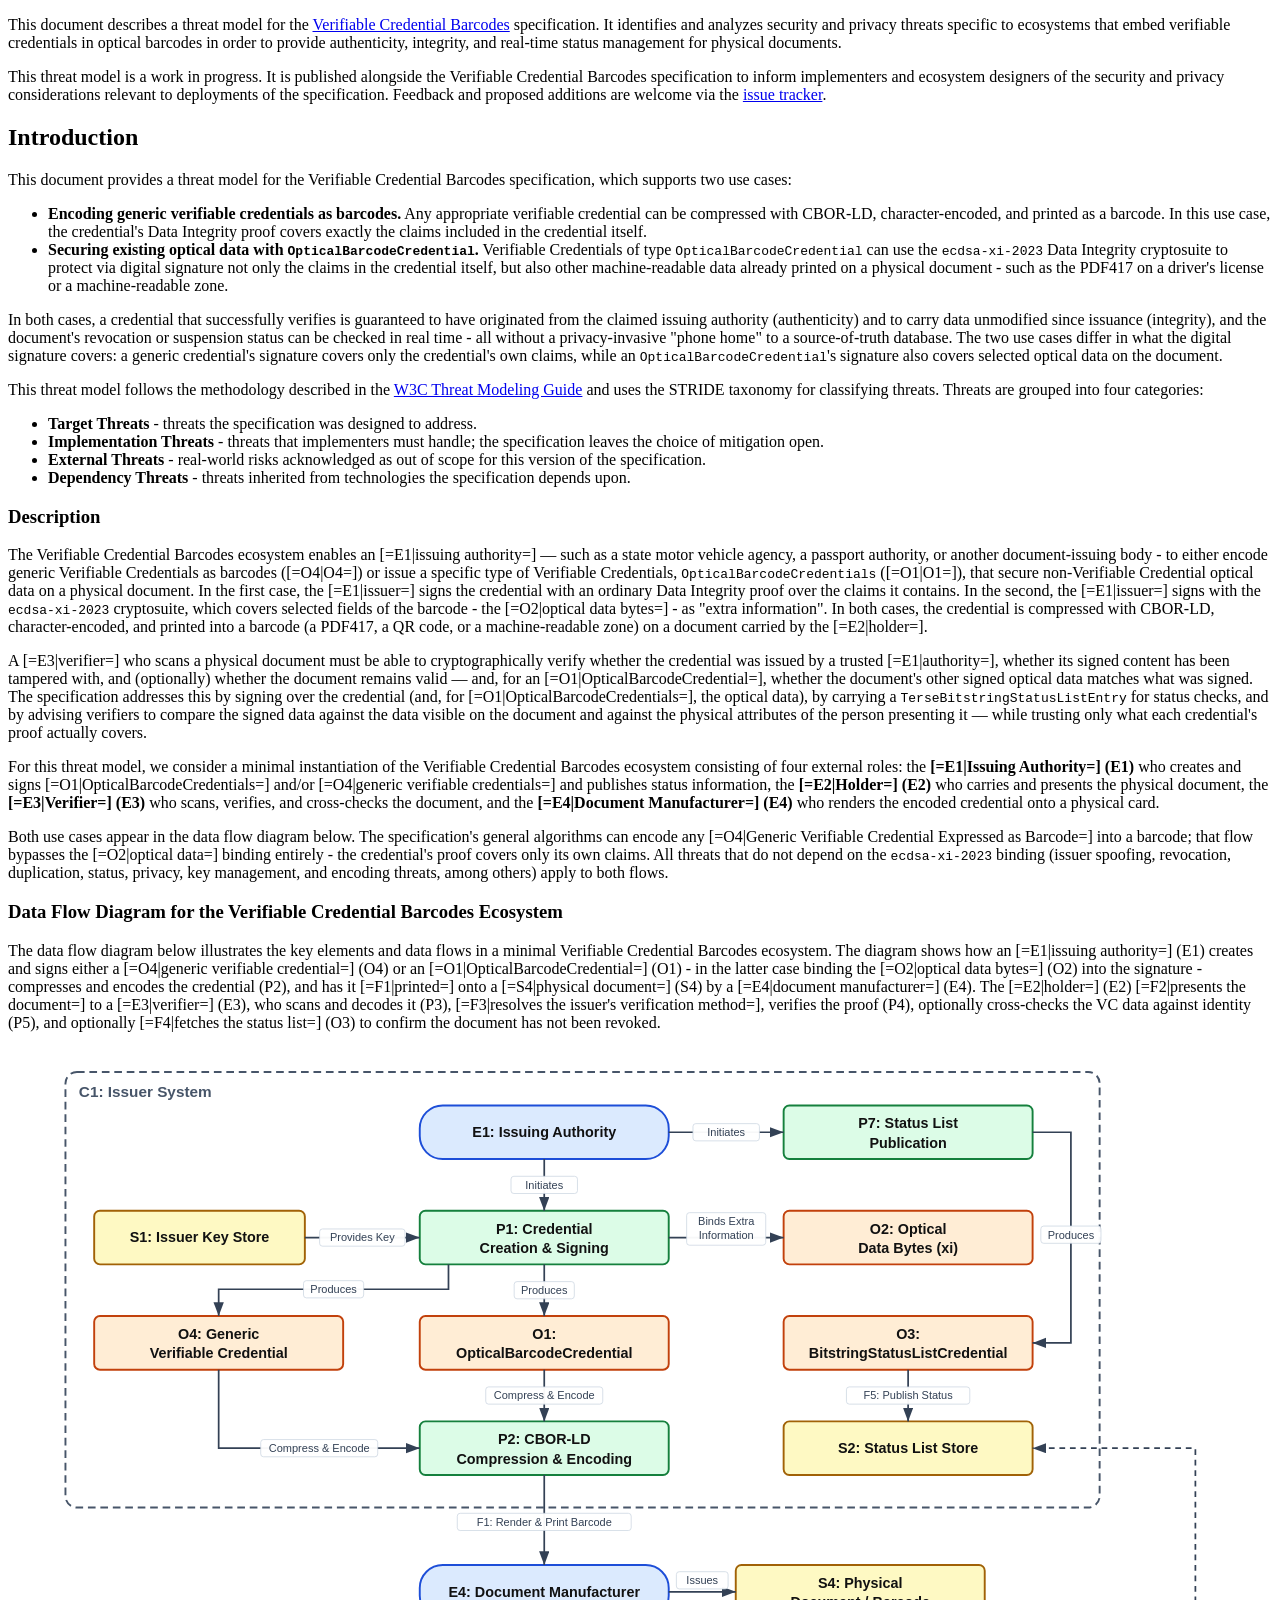
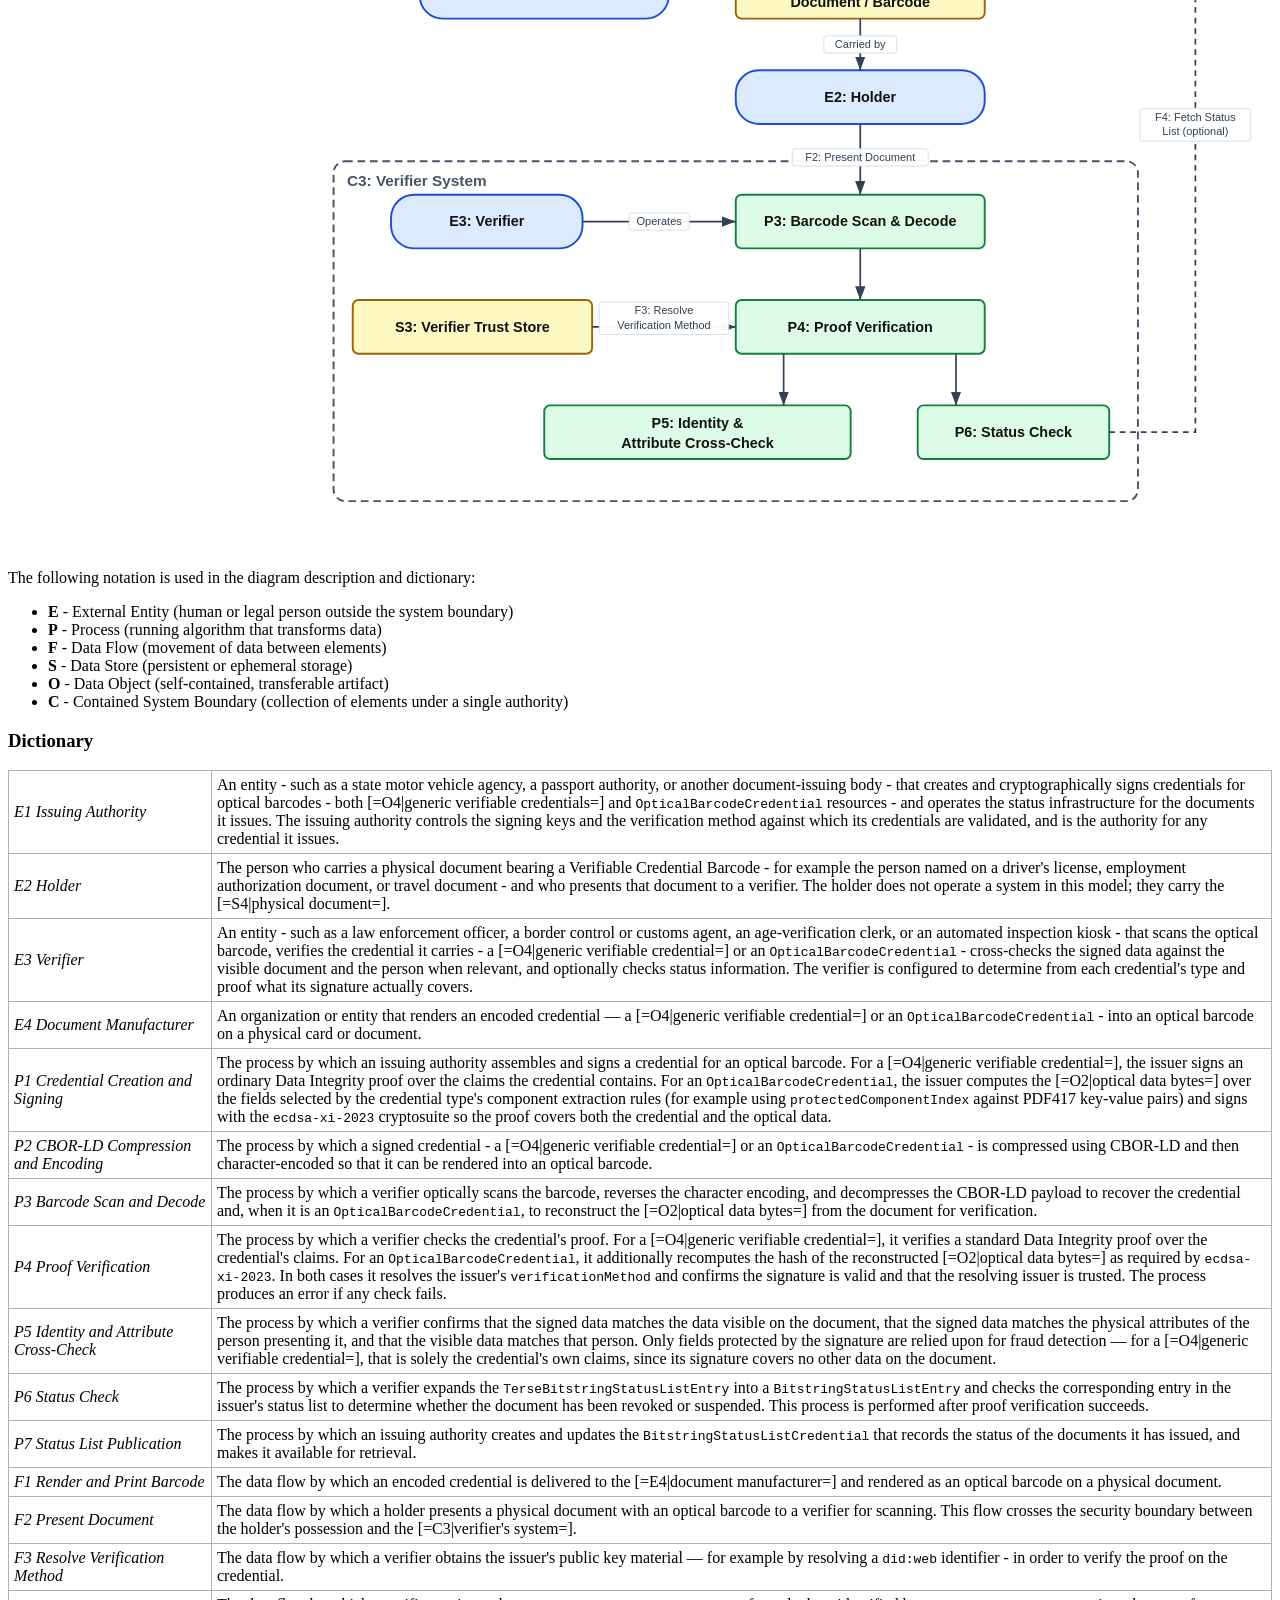
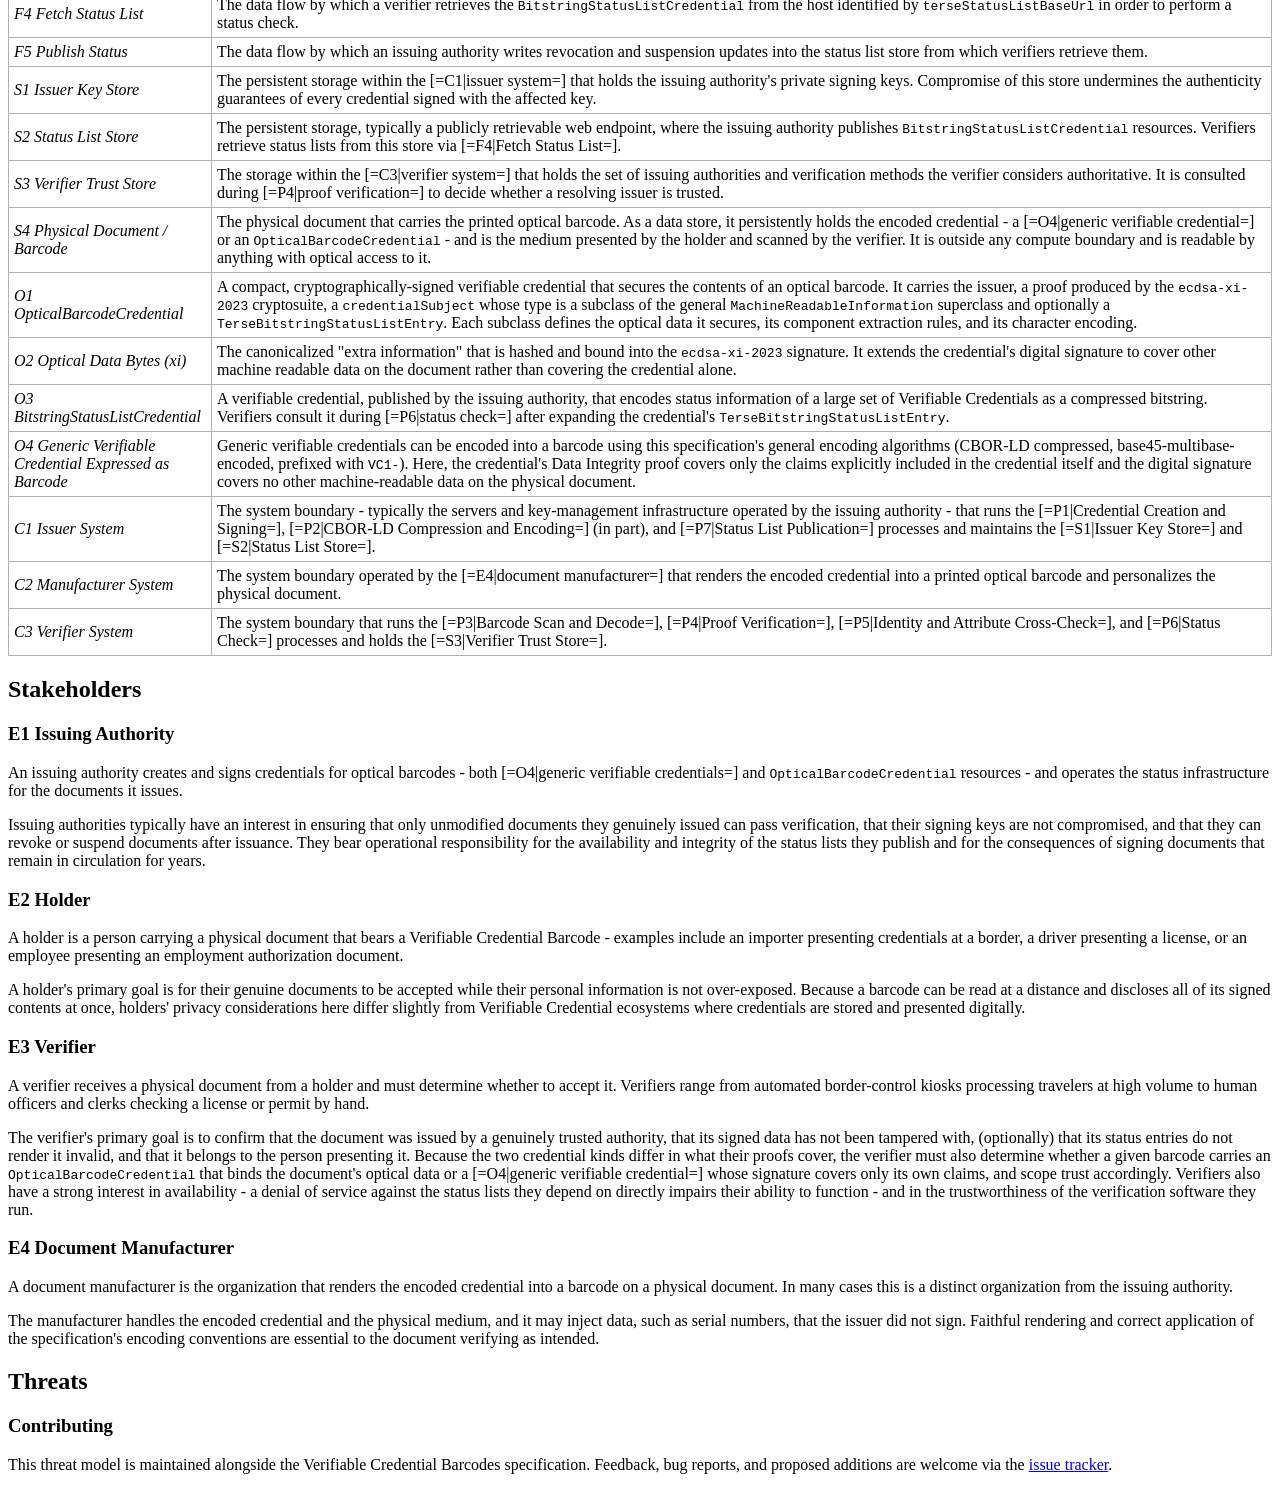
==== threat-model/index.html @ 1e85e14b "Add threat model." ====
<!doctype html>
<html lang="en">

<head>
  <meta charset="utf-8">
  <title>Verifiable Credential Barcodes Threat Model</title>
  <script src="https://www.w3.org/Tools/respec/respec-w3c"
    class="remove"></script>
  <script src="threats/threat-model.js"></script>

  <script class='remove'>
    // See https://github.com/w3c/respec/wiki/ for how to configure ReSpec
    var respecConfig = {
      specStatus: "NOTE",
      group: "vc",
      edDraftURI: "https://w3c.github.io/vc-barcodes/threat-model/",
      latestVersion: "https://www.w3.org/TR/vc-barcodes/threat-model/",
      github: {
        repoURL: "https://github.com/w3c/vc-barcodes/",
        branch: "main"
      },
      editors: [{
        name: "Wesley Smith",
        company: "Digital Bazaar",
        w3cid: 152091
      }],
      noRecTrack: "true",
      maxTocLevel: 4,
      threatModelTocSelector: "#threat-model-toc",
      threatModelDetailsSelector: "#threat-model-details",
      preProcess: [window.ThreatModel.render],
      postProcess: [() => {
        respecConfig.thisVersion = respecConfig.thisVersion + '/threat-model/';
      }]
    };
  </script>
  <script src="threats/outline.js"></script>
  <link rel="stylesheet" href="threats/threat-model.css" />
  <script src="threats/t1-barcode-data-tampering.js"></script>
  <script src="threats/t2-forgery-of-documents-without-machine-readable-information.js"></script>
  <script src="threats/t3-issuer-spoofing-via-forged-barcode.js"></script>
  <script src="threats/t4-acceptance-of-a-revoked-or-suspended-document.js"></script>
  <script src="threats/t5-optical-data-duplication.js"></script>
  <script src="threats/t6-unsigned-field-substitution.js"></script>
  <script src="threats/t7-untrusted-verification-software.js"></script>
  <script src="threats/t8-failure-to-surface-signed-vs-unsigned-coverage.js"></script>
  <script src="threats/t9-verifier-trust-anchor-misconfiguration.js"></script>
  <script src="threats/t10-denial-of-service-of-status-services.js"></script>
  <script src="threats/t11-stale-status-via-aggressive-caching.js"></script>
  <script src="threats/t12-under-inclusive-protected-component-index.js"></script>
  <script src="threats/t13-quishing-via-malicious-barcode-injection.js"></script>
  <script src="threats/t14-physical-medium-information-leakage.js"></script>
  <script src="threats/t15-correlation-via-status-list-retrieval.js"></script>
  <script src="threats/t16-compelled-presentation-and-over-disclosure.js"></script>
  <script src="threats/t17-cross-verifier-linkage-of-the-holder.js"></script>
  <script src="threats/t18-cryptographically-relevant-quantum-computer-breaks-ecdsa.js"></script>
  <script src="threats/t19-compromise-of-the-issuer-signing-key.js"></script>
  <script src="threats/t20-key-resolution-and-key-management-spoofing.js"></script>
  <script src="threats/t21-base-encoding-and-multibase-header-confusion.js"></script>
  <script src="threats/t22-biometric-falsification.js"></script>
  <script src="threats/t23-credential-subject-type-confusion.js"></script>
</head>

<body>
  <section id="abstract">
    <p>
This document describes a threat model for the
<a href="https://w3c.github.io/vc-barcodes/">Verifiable Credential
Barcodes</a> specification. It identifies and analyzes security and privacy
threats specific to ecosystems that embed
verifiable credentials in optical barcodes in order to provide
authenticity, integrity, and real-time status management for physical documents.
    </p>
  </section>
  <section id="sotd">
    <p>
This threat model is a work in progress. It is published alongside the
Verifiable Credential Barcodes specification to inform implementers and
ecosystem designers of the security and privacy considerations relevant to
deployments of the specification. Feedback and proposed additions are welcome
via the
<a href="https://github.com/w3c/vc-barcodes/issues">issue tracker</a>.
    </p>
  </section>
  <section id="Introduction">
    <h2>Introduction</h2>
    <p>
This document provides a threat model for the Verifiable Credential Barcodes
specification, which supports two use cases:
    </p>
    <ul>
      <li>
<strong>Encoding generic verifiable credentials as barcodes.</strong> Any
appropriate verifiable credential can be compressed with CBOR-LD, character-encoded,
and printed as a barcode. In this use case, the credential's Data Integrity proof covers
exactly the claims included in the credential itself.
      </li>
      <li>
<strong>Securing existing optical data with
<code>OpticalBarcodeCredential</code>.</strong> Verifiable Credentials of
type <code>OpticalBarcodeCredential</code> can use the <code>ecdsa-xi-2023</code>
Data Integrity cryptosuite to protect via digital signature not only
the claims in the credential itself, but also other machine-readable data already printed
on a physical document - such as the PDF417 on a driver's license or a machine-readable zone.
      </li>
    </ul>
    <p>
In both cases, a credential that successfully verifies is guaranteed to have
originated from the claimed issuing authority (authenticity) and to carry data
unmodified since issuance (integrity), and the document's revocation or
suspension status can be checked in real time - all without a privacy-invasive
"phone home" to a source-of-truth database. The two use cases differ in what
the digital signature covers: a generic credential's signature covers only the
credential's own claims, while an <code>OpticalBarcodeCredential</code>'s
signature also covers selected optical data on the document.
    </p>
    <p>
This threat model follows the methodology described in the
<a href="https://www.w3.org/TR/threat-modeling-guide/">W3C Threat
Modeling Guide</a> and uses the STRIDE taxonomy for classifying threats.
Threats are grouped into four categories:
    </p>
    <ul>
      <li>
<strong>Target Threats</strong> - threats the specification was designed
to address.
      </li>
      <li>
<strong>Implementation Threats</strong> - threats that implementers must
handle; the specification leaves the choice of mitigation open.
      </li>
      <li>
<strong>External Threats</strong> - real-world risks acknowledged as out
of scope for this version of the specification.
      </li>
      <li>
<strong>Dependency Threats</strong> - threats inherited from technologies
the specification depends upon.
      </li>
    </ul>

<section id="threat-model-description">
      <h3>Description</h3>
      <p>
The Verifiable Credential Barcodes ecosystem enables an [=E1|issuing authority=]
— such as a state motor vehicle agency, a passport authority, or another
document-issuing body - to either encode generic Verifiable Credentials
as barcodes ([=O4|O4=]) or issue a specific type of Verifiable Credentials,
<code>OpticalBarcodeCredentials</code> ([=O1|O1=]),
that secure non-Verifiable Credential optical data on a physical document.
In the first case, the [=E1|issuer=] signs the credential with an ordinary
Data Integrity proof over the claims it contains. In the second, the
[=E1|issuer=] signs with the <code>ecdsa-xi-2023</code> cryptosuite, which
covers selected fields of the barcode - the [=O2|optical data bytes=] - 
as "extra information". In both cases, the credential is
compressed with CBOR-LD, character-encoded, and printed into a barcode (a
PDF417, a QR code, or a machine-readable zone) on a document carried by the
[=E2|holder=].
      </p>
      <p>
A [=E3|verifier=] who scans a physical document must
be able to cryptographically verify
whether the credential was issued by a trusted [=E1|authority=], whether its
signed content has been tampered with, and (optionally) whether the document remains valid —
and, for an [=O1|OpticalBarcodeCredential=], whether the document's other signed optical
data matches what was signed. The specification addresses this by signing over
the credential (and, for [=O1|OpticalBarcodeCredentials=], the optical data),
by carrying a <code>TerseBitstringStatusListEntry</code> for status checks, and
by advising verifiers to compare the signed data against the data visible on
the document and against the physical attributes of the person presenting it —
while trusting only what each credential's proof actually covers.
      </p>
      <p>
For this threat model, we consider a minimal instantiation of the Verifiable
Credential Barcodes ecosystem consisting of four external roles: the
<strong>[=E1|Issuing Authority=] (E1)</strong> who creates and signs 
[=O1|OpticalBarcodeCredentials=] and/or [=O4|generic verifiable credentials=]
and publishes status information, the
<strong>[=E2|Holder=] (E2)</strong> who carries and presents the physical
document, the <strong>[=E3|Verifier=] (E3)</strong> who scans, verifies, and
cross-checks the document, and the <strong>[=E4|Document Manufacturer=]
(E4)</strong> who renders the encoded credential onto a physical card.
      </p>
      <p>
Both use cases appear in the data flow diagram below. The specification's general
algorithms can encode any
[=O4|Generic Verifiable Credential Expressed as Barcode=] into a barcode; that flow bypasses the
[=O2|optical data=] binding entirely - the credential's proof covers only its
own claims. All threats that do not
depend on the <code>ecdsa-xi-2023</code> binding (issuer spoofing, revocation,
duplication, status, privacy, key management, and encoding threats, among
others) apply to both flows.
      </p>
    </section>

<section id="threat-model-data-flow-diagram">
      <h3>Data Flow Diagram for the Verifiable Credential Barcodes Ecosystem</h3>
      <p>
The data flow diagram below illustrates the key elements and data flows in a
minimal Verifiable Credential Barcodes ecosystem. The diagram shows how an
[=E1|issuing authority=] (E1) creates and signs either a
[=O4|generic verifiable credential=] (O4) or an
[=O1|OpticalBarcodeCredential=] (O1) - in the latter case binding the
[=O2|optical data bytes=] (O2) into the signature - compresses and encodes the
credential (P2), and has it
[=F1|printed=] onto a [=S4|physical document=] (S4) by a
[=E4|document manufacturer=] (E4). The [=E2|holder=] (E2)
[=F2|presents the document=] to a [=E3|verifier=] (E3), who scans and decodes
it (P3), [=F3|resolves the issuer's verification method=], verifies the proof
(P4), optionally cross-checks the VC data against identity (P5), and optionally
[=F4|fetches the status list=] (O3) to confirm the document has not been
revoked.
      </p>

      <img src="diagrams/dfd.svg" alt="Data flow diagram of the Verifiable Credential Barcodes ecosystem">

      <p>
The following notation is used in the diagram description and dictionary:
      </p>
      <ul>
        <li>
<strong>E</strong> - External Entity (human or legal person outside the
system boundary)
        </li>
        <li>
<strong>P</strong> - Process (running algorithm that transforms data)
        </li>
        <li>
<strong>F</strong> - Data Flow (movement of data between elements)
        </li>
        <li>
<strong>S</strong> - Data Store (persistent or ephemeral storage)
        </li>
        <li>
<strong>O</strong> - Data Object (self-contained, transferable artifact)
        </li>
        <li>
<strong>C</strong> - Contained System Boundary (collection of elements under a
single authority)
        </li>
      </ul>
    </section>

<section id="threat-model-architecture-dictionary">
      <h3>Dictionary</h3>
      <style>
        table.dictionary,
        table.dictionary th,
        table.dictionary td {
          border: thin solid rgb(176, 176, 176);
          border-collapse: collapse;
          padding: 5px;
        }
        table.dictionary td.left {
          width: 12em;
        }
      </style>
      <table class="dictionary">
        <tbody>
          <tr>
            <td class="left">
              <dfn class="lint-ignore"
                data-lt="E1|Issuing Authority">E1 Issuing Authority</dfn>
            </td>
            <td>
An entity - such as a state motor vehicle agency, a passport authority, or
another document-issuing body - that creates and cryptographically signs
credentials for optical barcodes - both
[=O4|generic verifiable credentials=] and
<code>OpticalBarcodeCredential</code> resources - and operates the status
infrastructure for the documents it issues. The issuing authority controls
the signing keys and the verification method against which its credentials
are validated, and is the authority for any credential it issues.
            </td>
          </tr>
          <tr>
            <td class="left">
              <dfn class="lint-ignore"
                data-lt="E2|Holder">E2 Holder</dfn>
            </td>
            <td>
The person who carries a physical document bearing a Verifiable
Credential Barcode - for example the person named on a driver's license,
employment authorization document, or travel document - and who presents that
document to a verifier. The holder does not operate a system in this model;
they carry the [=S4|physical document=].
            </td>
          </tr>
          <tr>
            <td class="left">
              <dfn class="lint-ignore"
                data-lt="E3|Verifier">E3 Verifier</dfn>
            </td>
            <td>
An entity - such as a law enforcement officer, a border control or customs
agent, an age-verification clerk, or an automated inspection kiosk - that
scans the optical barcode, verifies the credential it carries - a
[=O4|generic verifiable credential=] or an
<code>OpticalBarcodeCredential</code> - cross-checks the signed data against
the visible document and the person when relevant, and optionally checks status
information. The verifier is configured to determine from each credential's type
and proof what its signature actually covers.
            </td>
          </tr>
          <tr>
            <td class="left">
              <dfn class="lint-ignore"
                data-lt="E4|Document Manufacturer">E4 Document Manufacturer</dfn>
            </td>
            <td>
An organization or entity that renders an encoded credential —
a [=O4|generic verifiable credential=] or an
<code>OpticalBarcodeCredential</code> - into an optical barcode on a physical
card or document.
            </td>
          </tr>
          <tr>
            <td class="left">
              <dfn class="lint-ignore"
                data-lt="P1|Credential Creation and Signing">P1 Credential Creation and Signing</dfn>
            </td>
            <td>
The process by which an issuing authority assembles and signs a credential for
an optical barcode. For a [=O4|generic verifiable credential=], the issuer
signs an ordinary Data Integrity proof over the claims the credential contains.
For an <code>OpticalBarcodeCredential</code>, the issuer computes the
[=O2|optical data bytes=] over the fields selected by the credential type's
component extraction rules (for example using <code>protectedComponentIndex</code>
against PDF417 key-value pairs) and signs with
the <code>ecdsa-xi-2023</code> cryptosuite so the proof covers both the
credential and the optical data.
            </td>
          </tr>
          <tr>
            <td class="left">
              <dfn class="lint-ignore"
                data-lt="P2|CBOR-LD Compression and Encoding">P2 CBOR-LD Compression and Encoding</dfn>
            </td>
            <td>
The process by which a signed credential - a
[=O4|generic verifiable credential=] or an <code>OpticalBarcodeCredential</code> - is
compressed using CBOR-LD and then character-encoded so that it can be rendered into an
optical barcode.
            </td>
          </tr>
          <tr>
            <td class="left">
              <dfn class="lint-ignore"
                data-lt="P3|Barcode Scan and Decode">P3 Barcode Scan and Decode</dfn>
            </td>
            <td>
The process by which a verifier optically scans the barcode, reverses the
character encoding, and decompresses the CBOR-LD payload to recover the
credential and, when it is an <code>OpticalBarcodeCredential</code>, to
reconstruct the [=O2|optical data bytes=] from the document for verification.
            </td>
          </tr>
          <tr>
            <td class="left">
              <dfn class="lint-ignore"
                data-lt="P4|Proof Verification">P4 Proof Verification</dfn>
            </td>
            <td>
The process by which a verifier checks the credential's proof. For a
[=O4|generic verifiable credential=], it verifies a standard Data Integrity
proof over the credential's claims. For an
<code>OpticalBarcodeCredential</code>, it additionally recomputes the hash of
the reconstructed [=O2|optical data bytes=] as required by
<code>ecdsa-xi-2023</code>. In both cases it resolves the issuer's
<code>verificationMethod</code> and confirms the signature is valid and that
the resolving issuer is trusted. The process produces an error if any check
fails.
            </td>
          </tr>
          <tr>
            <td class="left">
              <dfn class="lint-ignore"
                data-lt="P5|Identity and Attribute Cross-Check">P5 Identity and Attribute Cross-Check</dfn>
            </td>
            <td>
The process by which a verifier confirms that the signed data matches the data
visible on the document, that the signed data matches the physical attributes
of the person presenting it, and that the visible data matches that person.
Only fields protected by the signature are relied upon for fraud detection —
for a [=O4|generic verifiable credential=], that is solely the credential's own
claims, since its signature covers no other data on the document.
            </td>
          </tr>
          <tr>
            <td class="left">
              <dfn class="lint-ignore"
                data-lt="P6|Status Check">P6 Status Check</dfn>
            </td>
            <td>
The process by which a verifier expands the
<code>TerseBitstringStatusListEntry</code> into a
<code>BitstringStatusListEntry</code> and checks the corresponding entry in the
issuer's status list to determine whether the document has been revoked or
suspended. This process is performed after proof verification succeeds.
            </td>
          </tr>
          <tr>
            <td class="left">
              <dfn class="lint-ignore"
                data-lt="P7|Status List Publication">P7 Status List Publication</dfn>
            </td>
            <td>
The process by which an issuing authority creates and updates the
<code>BitstringStatusListCredential</code> that records the status of the documents
it has issued, and makes it available for retrieval.
            </td>
          </tr>
          <tr>
            <td class="left">
              <dfn class="lint-ignore"
                data-lt="F1|Render and Print Barcode">F1 Render and Print Barcode</dfn>
            </td>
            <td>
The data flow by which an encoded credential is
delivered to the [=E4|document manufacturer=] and rendered as an optical
barcode on a physical document.
            </td>
          </tr>
          <tr>
            <td class="left">
              <dfn class="lint-ignore"
                data-lt="F2|Present Document">F2 Present Document</dfn>
            </td>
            <td>
The data flow by which a holder presents a physical document with an
optical barcode to a verifier for scanning. This flow crosses the security
boundary between the holder's possession and the
[=C3|verifier's system=].
            </td>
          </tr>
          <tr>
            <td class="left">
              <dfn class="lint-ignore"
                data-lt="F3|Resolve Verification Method">F3 Resolve Verification Method</dfn>
            </td>
            <td>
The data flow by which a verifier obtains the issuer's public key material —
for example by resolving a <code>did:web</code> identifier - in order to verify
the proof on the credential.
            </td>
          </tr>
          <tr>
            <td class="left">
              <dfn class="lint-ignore"
                data-lt="F4|Fetch Status List">F4 Fetch Status List</dfn>
            </td>
            <td>
The data flow by which a verifier retrieves the
<code>BitstringStatusListCredential</code> from the host identified by
<code>terseStatusListBaseUrl</code> in order to perform a status check.
            </td>
          </tr>
          <tr>
            <td class="left">
              <dfn class="lint-ignore"
                data-lt="F5|Publish Status">F5 Publish Status</dfn>
            </td>
            <td>
The data flow by which an issuing authority writes revocation and suspension
updates into the status list store from which verifiers retrieve them.
            </td>
          </tr>
          <tr>
            <td class="left">
              <dfn class="lint-ignore"
                data-lt="S1|Issuer Key Store">S1 Issuer Key Store</dfn>
            </td>
            <td>
The persistent storage within the [=C1|issuer system=] that holds the issuing
authority's private signing keys. Compromise of this store undermines the
authenticity guarantees of every credential signed with the affected key.
            </td>
          </tr>
          <tr>
            <td class="left">
              <dfn class="lint-ignore"
                data-lt="S2|Status List Store">S2 Status List Store</dfn>
            </td>
            <td>
The persistent storage, typically a publicly retrievable web endpoint, where
the issuing authority publishes <code>BitstringStatusListCredential</code>
resources. Verifiers retrieve status lists from this store via
[=F4|Fetch Status List=].
            </td>
          </tr>
          <tr>
            <td class="left">
              <dfn class="lint-ignore"
                data-lt="S3|Verifier Trust Store">S3 Verifier Trust Store</dfn>
            </td>
            <td>
The storage within the [=C3|verifier system=] that holds the set of issuing
authorities and verification methods the verifier considers authoritative.
It is consulted during [=P4|proof verification=] to decide whether a resolving
issuer is trusted.
            </td>
          </tr>
          <tr>
            <td class="left">
              <dfn class="lint-ignore"
                data-lt="S4|Physical Document">S4 Physical Document / Barcode</dfn>
            </td>
            <td>
The physical document that carries the printed optical barcode. As a
data store, it persistently holds the encoded credential - a
[=O4|generic verifiable credential=] or an
<code>OpticalBarcodeCredential</code> - and is the medium presented by the
holder and scanned by the verifier. It is outside any compute boundary and is
readable by anything with optical access to it.
            </td>
          </tr>
          <tr>
            <td class="left">
              <dfn class="lint-ignore"
                data-lt="O1|OpticalBarcodeCredential">O1 OpticalBarcodeCredential</dfn>
            </td>
            <td>
A compact, cryptographically-signed verifiable credential that secures the contents
of an optical barcode. It carries the issuer, a proof produced by the
<code>ecdsa-xi-2023</code> cryptosuite, a <code>credentialSubject</code> whose
type is a subclass of the general <code>MachineReadableInformation</code> superclass
 and optionally a <code>TerseBitstringStatusListEntry</code>. Each subclass defines the optical
data it secures, its component extraction rules, and its character encoding.
            </td>
          </tr>
          <tr>
            <td class="left">
              <dfn class="lint-ignore"
                data-lt="O2|Optical Data Bytes">O2 Optical Data Bytes (xi)</dfn>
            </td>
            <td>
The canonicalized "extra information" that is hashed
and bound into the <code>ecdsa-xi-2023</code> signature. It extends the credential's
digital signature to cover other machine readable data on the document rather than
covering the credential alone.
            </td>
          </tr>
          <tr>
            <td class="left">
              <dfn class="lint-ignore"
                data-lt="O3|BitstringStatusListCredential">O3 BitstringStatusListCredential</dfn>
            </td>
            <td>
A verifiable credential, published by the issuing authority, that encodes status information
of a large set of Verifiable Credentials as a compressed
bitstring. Verifiers consult it during [=P6|status check=] after expanding the
credential's <code>TerseBitstringStatusListEntry</code>.
            </td>
          </tr>
          <tr>
            <td class="left">
              <dfn class="lint-ignore"
                data-lt="O4|Generic Verifiable Credential Expressed as Barcode">
O4 Generic Verifiable Credential Expressed as Barcode</dfn>
            </td>
            <td>
Generic verifiable credentials can be encoded into a barcode using this specification's
general encoding algorithms (CBOR-LD compressed, base45-multibase-encoded, prefixed with
<code>VC1-</code>). Here, the credential's Data Integrity proof covers only the claims
explicitly included in the credential itself and the digital signature covers no other
machine-readable data on the physical document.
            </td>
          </tr>
          <tr>
            <td class="left">
              <dfn class="lint-ignore"
                data-lt="C1|Issuer System">C1 Issuer System</dfn>
            </td>
            <td>
The system boundary - typically the servers and key-management infrastructure
operated by the issuing authority - that runs the
[=P1|Credential Creation and Signing=], [=P2|CBOR-LD Compression and Encoding=]
(in part), and [=P7|Status List Publication=] processes and maintains the
[=S1|Issuer Key Store=] and [=S2|Status List Store=].
            </td>
          </tr>
          <tr>
            <td class="left">
              <dfn class="lint-ignore"
                data-lt="C2|Manufacturer System">C2 Manufacturer System</dfn>
            </td>
            <td>
The system boundary operated by the [=E4|document manufacturer=] that renders
the encoded credential into a printed optical barcode and personalizes the
physical document.
            </td>
          </tr>
          <tr>
            <td class="left">
              <dfn class="lint-ignore"
                data-lt="C3|Verifier System">C3 Verifier System</dfn>
            </td>
            <td>
The system boundary that runs the [=P3|Barcode Scan and Decode=], [=P4|Proof Verification=],
[=P5|Identity and Attribute Cross-Check=], and [=P6|Status Check=] processes
and holds the [=S3|Verifier Trust Store=].
            </td>
          </tr>
        </tbody>
      </table>
    </section>
  </section>

<section id="threat-model-stakeholders">
    <h2>Stakeholders</h2>

    <h3>E1 Issuing Authority</h3>
    <p>
An issuing authority creates and signs credentials for optical barcodes - both
[=O4|generic verifiable credentials=] and <code>OpticalBarcodeCredential</code>
resources - and operates the status infrastructure for the documents it
issues.
    </p>
    <p>
Issuing authorities typically have an interest in ensuring that only unmodified documents they
genuinely issued can pass verification, that their signing keys are not
compromised, and that they can revoke or suspend documents after issuance. They
bear operational responsibility for the availability and integrity of the
status lists they publish and for the consequences of signing
documents that remain in circulation for years.
    </p>

    <h3>E2 Holder</h3>
    <p>
A holder is a person carrying a physical document that bears a
Verifiable Credential Barcode - examples include an importer presenting credentials at a border,
a driver presenting a license, or an employee presenting an employment
authorization document.
    </p>
    <p>
A holder's primary goal is for their genuine documents to be accepted while
their personal information is not over-exposed. Because a barcode can be read at
a distance and discloses all of its signed contents at once, holders' privacy
considerations here differ slightly from Verifiable Credential ecosystems where
credentials are stored and presented digitally.
    </p>

    <h3>E3 Verifier</h3>
    <p>
A verifier receives a physical document from a holder and must determine whether
to accept it. Verifiers range from automated border-control kiosks processing
travelers at high volume to human officers and clerks checking a license or
permit by hand.
    </p>
    <p>
The verifier's primary goal is to confirm that the document was issued by a
genuinely trusted authority, that its signed data has not been tampered with,
(optionally) that its status entries do not render it invalid, and that it
belongs to the person presenting it. Because the two credential kinds differ
in what their proofs cover, the verifier must also determine whether a given barcode carries an
<code>OpticalBarcodeCredential</code> that binds the document's optical data or
a [=O4|generic verifiable credential=] whose signature covers only its own
claims, and scope trust accordingly. Verifiers also have a strong interest in availability - a denial
of service against the status lists they depend on directly impairs their
ability to function - and in the trustworthiness of the verification software
they run.
    </p>

    <h3>E4 Document Manufacturer</h3>
    <p>
A document manufacturer is the organization that renders
the encoded credential into a barcode on a physical document. In many cases
this is a distinct organization from the issuing authority.
    </p>
    <p>
The manufacturer handles the encoded credential and the physical medium, and it may inject data,
such as serial numbers, that the issuer did not sign. Faithful rendering and
correct application of the specification's encoding conventions are essential to
the document verifying as intended.
    </p>
  </section>

  <section id="threat-model-threats">
    <h2>Threats</h2>
    <section id="threat-model-toc">
    </section>
    <section id="threat-model-details">
    </section>
  </section>

  <section id="threat-model-contributing">
    <h3>Contributing</h3>
    <p>
This threat model is maintained alongside the Verifiable Credential Barcodes
specification. Feedback, bug reports, and proposed additions are welcome
via the <a
href="https://github.com/w3c/vc-barcodes/issues/new">issue tracker</a>.
    </p>
  </section>

</body>

</html>
---- threat-model/threats/threat-model.css ----
table.visual-terminology,
table.dfd-dictionary  {
  padding: 1em;
  border: 1px solid black;
}

table.visual-terminology th,
table.visual-terminology td,
table.dfd-dictionary th,
table.dfd-dictionary td {
  border-bottom: 1px solid black;
    border-collapse: collapse;
      padding: .5em;
}

table.visual-terminology tr {
  border-collapse: collapse;
}

table.visual-terminology th {
  width:11em;
  font-weight: bold;
}

table.visual-terminology td.term-def {

}


table.visual-terminology td.term-img {
  width: 11em;
}


table.dfd-dictionary {
}


table.dfd-dictionary td.dfd-id {
  width: 3em;
  font-weight: bold;

}
table.dfd-dictionary td.dfd-name {
  width: 10em;
}
table.dfd-dictionary td.dfd-type {
  width: 6em;
}

#threat-toc {
  counter-reset: threat;
}

ol.threat-toc {
  list-style: none;
}

ol.threat-toc li::before {
  content: "T" attr(value) ". ";
  font-weight: bold;
}

ol.threat-toc li.section-title::before {
  font-weight: bold;
  counter-increment: none;
  content: "";
}

ol.threat-toc li.section-title {
  font-weight: bold;
  font-style: italic;
}

table.threat td.threat-name span.index-link {
  position:absolute;
  right: 10px;
  height: 1em;
  font-size: small;
  margin-top: -0.7em;
  top: 50%;
}
ol.threat-toc h5 {
  margin:0;
}

table.threat {
  border: thin solid black;
  border-collapse:collapse;
  margin: 1em 0 1em 0;
  width:100%;
  padding-left:30px;
}
table.threat a.self-link {
  left:-35px !important;
}
table.threat h3,
table.threat h4,
table.threat h5 {
  color:black;
  margin:0 0 0 -5px;
  font-weight: bold;
  font-style:normal;
}
table.threat td {
  padding: 1em;
  position:relative;
  border-bottom: thin solid black;
}

table.threat td.threat-name {
  font-weight:bold;
  background-color: #c9daf7;
}

table.threat td.response-name {
  font-weight:bold;
  background-color: #d9ead4;
}

table.threat td.affected-component {
  background-color: #fff2ce;
}
table.threat span.component-entry {
  font-weight:bold;
}
table.threat td.analysis-taxonomy {
  background-color: #fce5ce;
}

p.threatCategory {
  font-size: larger;
  font-weight: bolder;
  margin:0;
}

section.threatDetail {
  visibility: hidden;
  height:1px;
}

span.threat-tag {
        border-radius: 8px;
        padding: 2px 5px;
        color: white;
        margin: 0px 2px;
        font-weight: normal;
        color: black;
        background-color: #a9c9e8;
}

span.threat-tag.threat-tag-security {
        background-color: #f4a7a3;
}

span.threat-tag.threat-tag-privacy {
        background-color: #f8c49a;
}
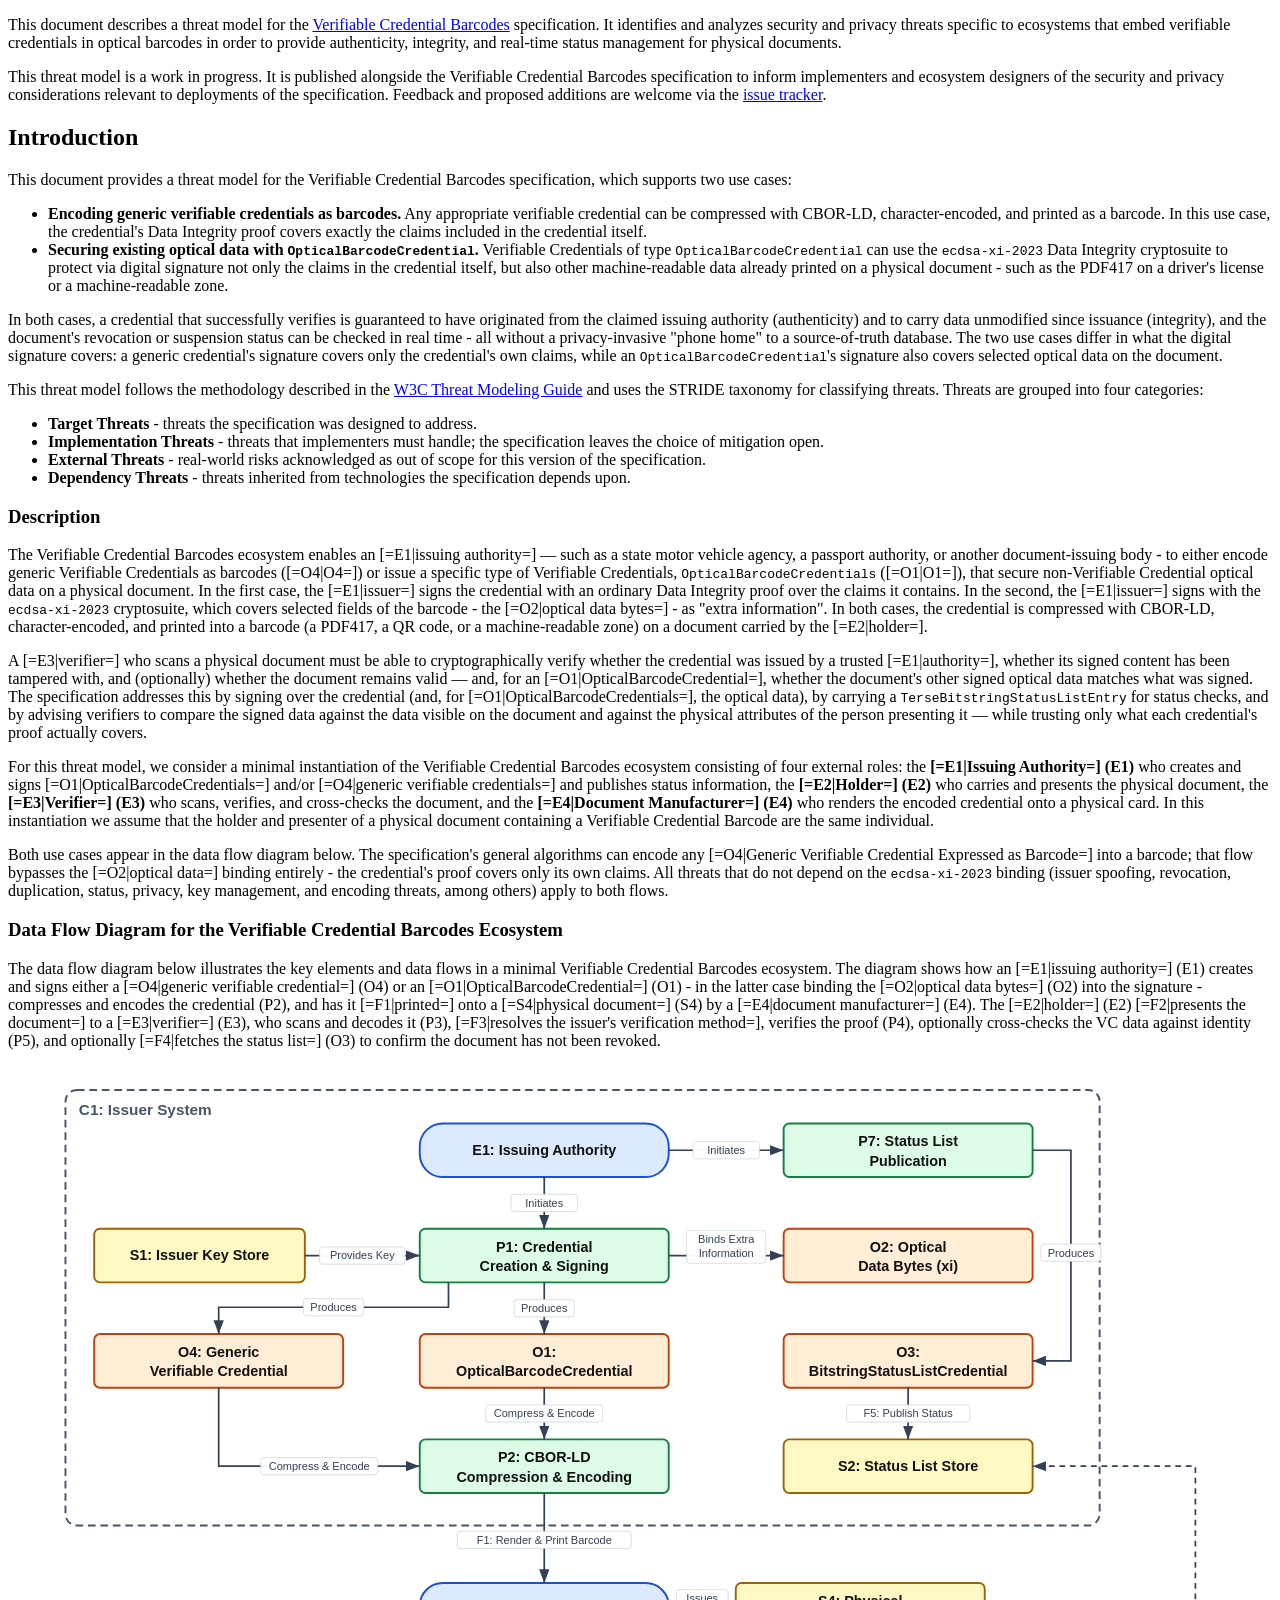
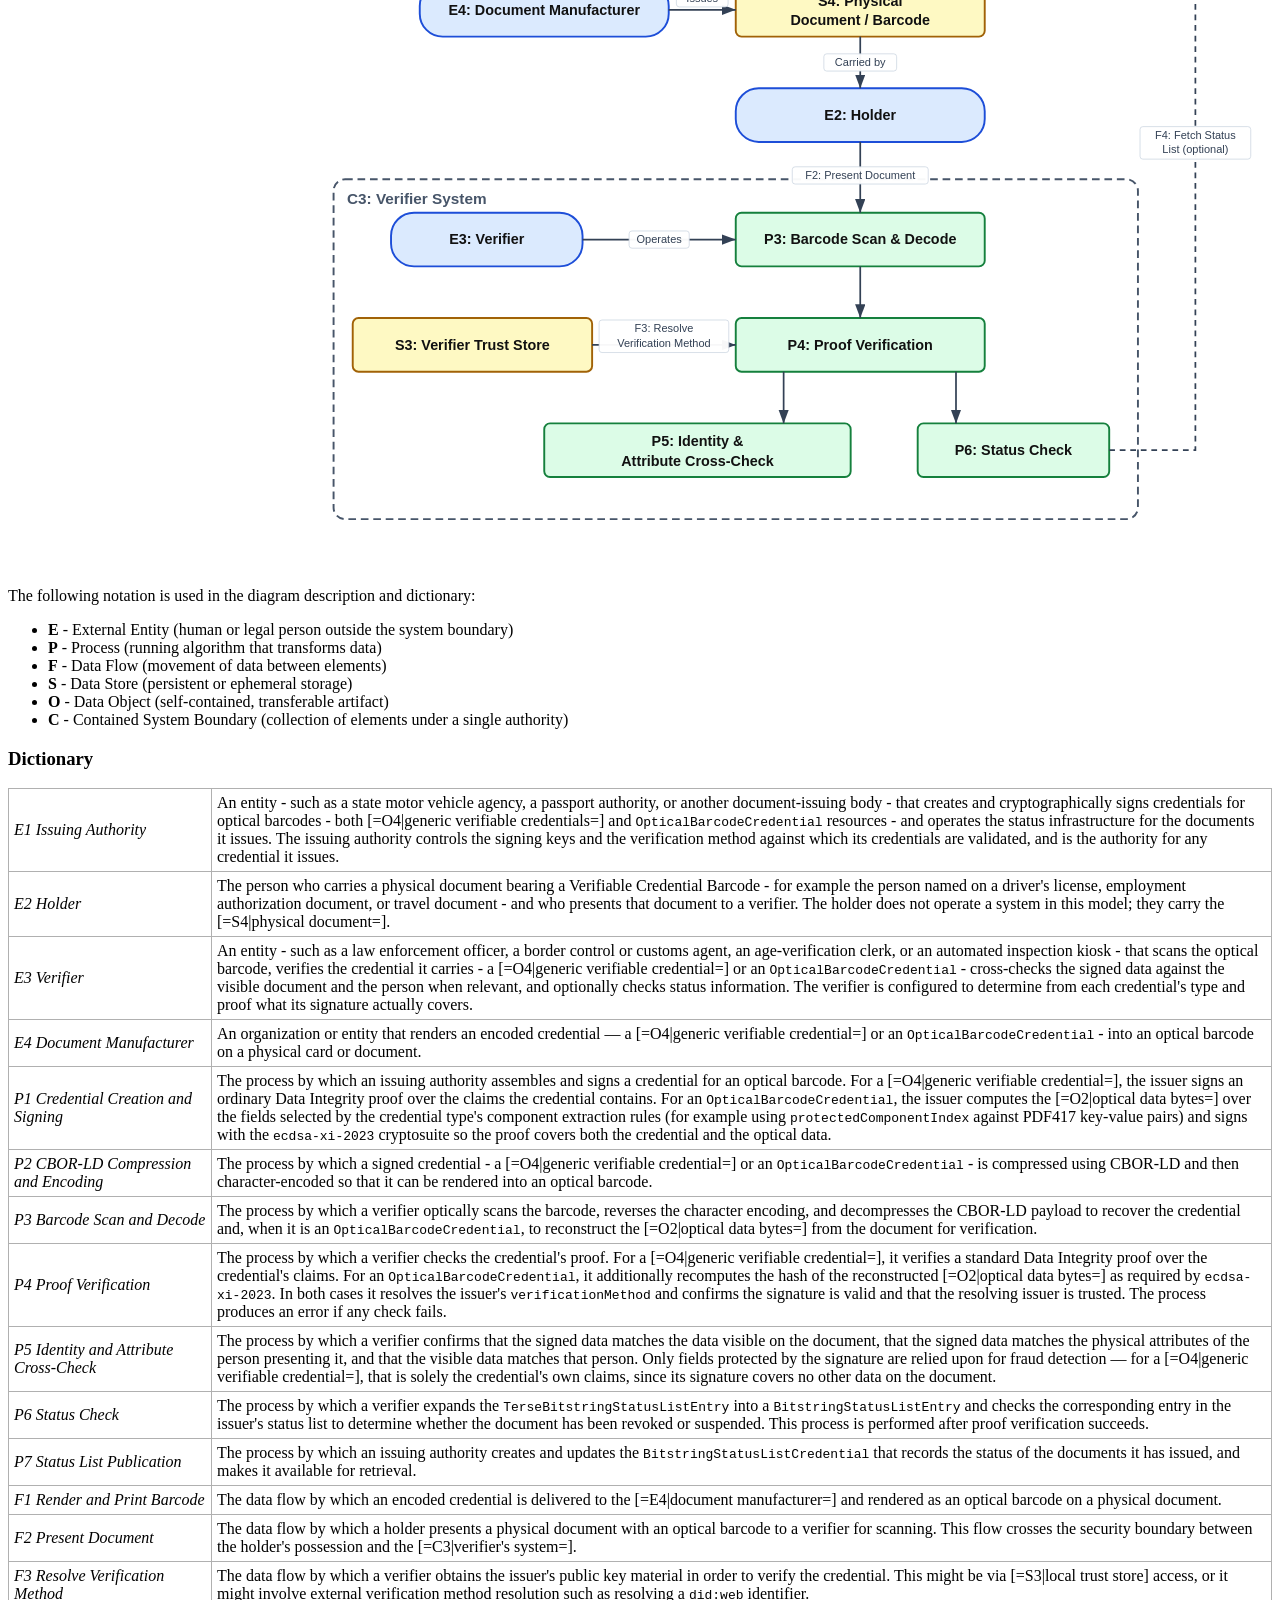
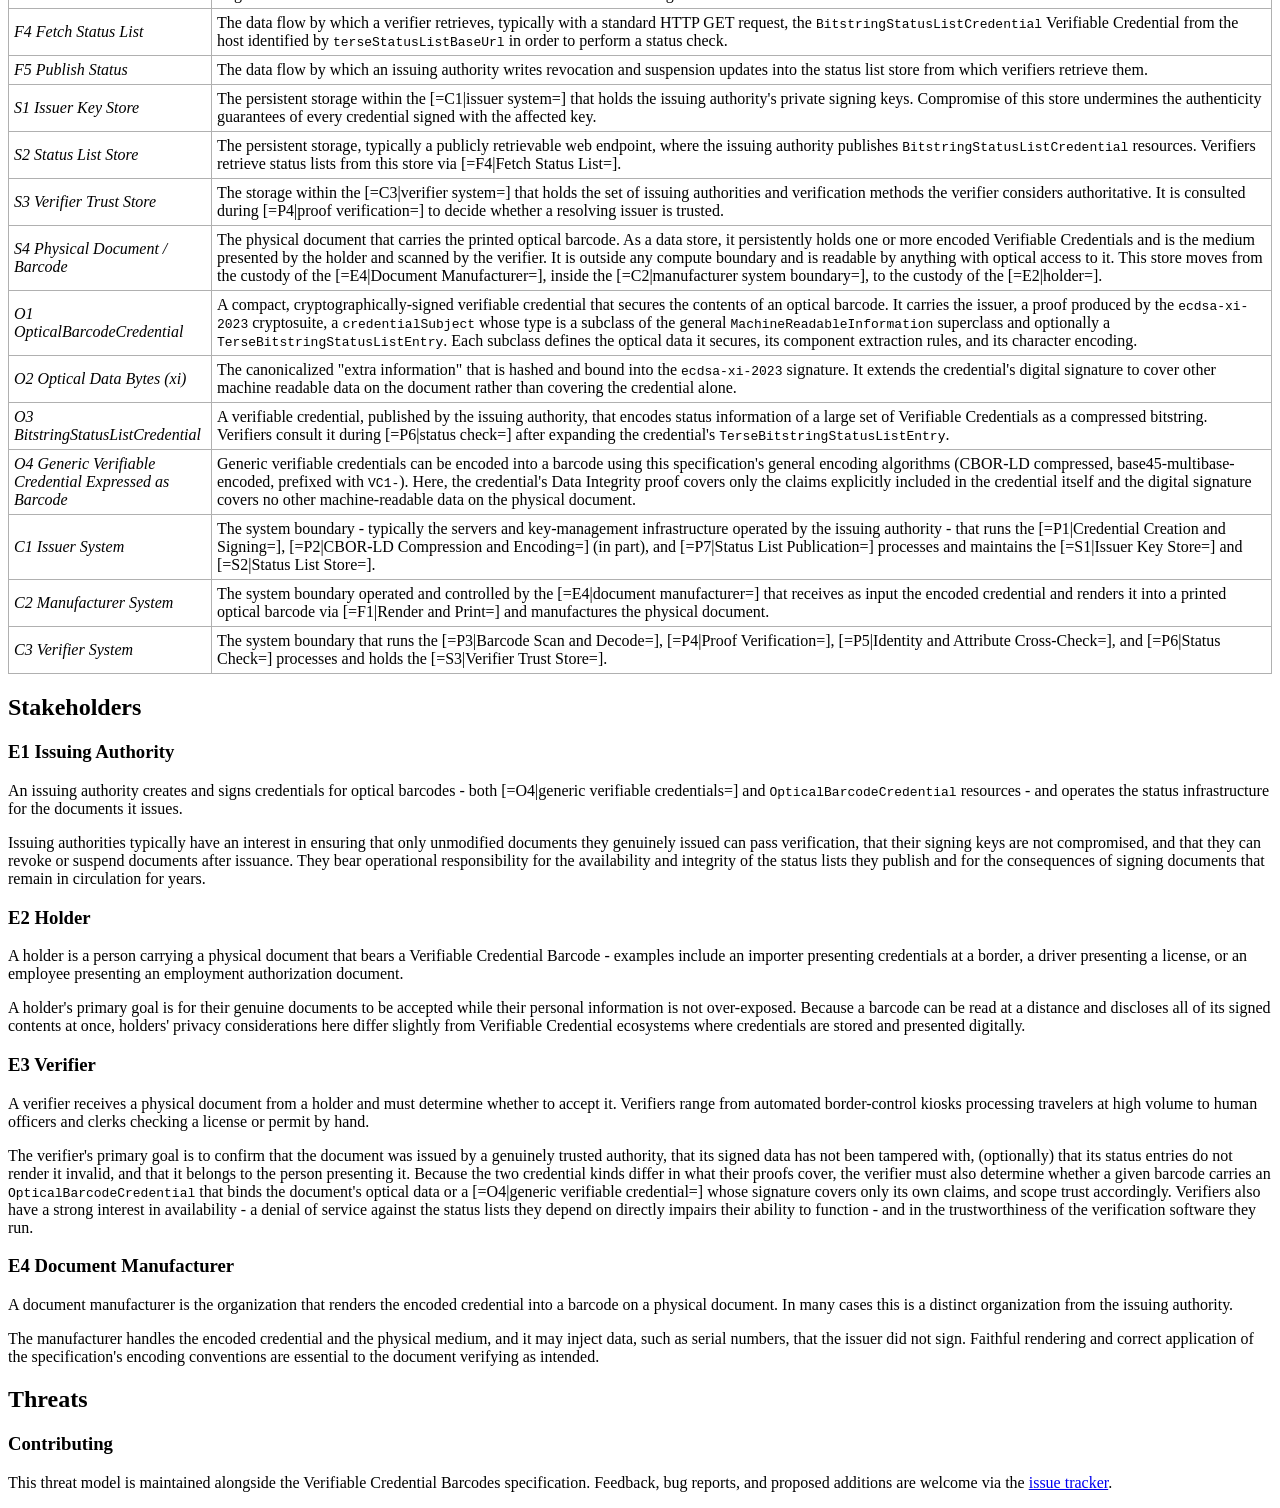
==== commit 8804e960: "Update threat model description and dictionary." ====
--- a/threat-model/index.html
+++ b/threat-model/index.html
@@ -180,6 +180,8 @@
 document, the <strong>[=E3|Verifier=] (E3)</strong> who scans, verifies, and
 cross-checks the document, and the <strong>[=E4|Document Manufacturer=]
 (E4)</strong> who renders the encoded credential onto a physical card.
+In this instantiation we assume that the holder and presenter of a physical
+document containing a Verifiable Credential Barcode are the same individual.
       </p>
       <p>
 Both use cases appear in the data flow diagram below. The specification's general
@@ -439,9 +441,9 @@
                 data-lt="F3|Resolve Verification Method">F3 Resolve Verification Method</dfn>
             </td>
             <td>
-The data flow by which a verifier obtains the issuer's public key material —
-for example by resolving a <code>did:web</code> identifier - in order to verify
-the proof on the credential.
+The data flow by which a verifier obtains the issuer's public key material in order to verify the
+credential. This might be via [=S3|local trust store] access, or it might involve external
+verification method resolution such as resolving a <code>did:web</code> identifier.
             </td>
           </tr>
           <tr>
@@ -450,8 +452,8 @@
                 data-lt="F4|Fetch Status List">F4 Fetch Status List</dfn>
             </td>
             <td>
-The data flow by which a verifier retrieves the
-<code>BitstringStatusListCredential</code> from the host identified by
+The data flow by which a verifier retrieves, typically with a standard HTTP GET request, the
+<code>BitstringStatusListCredential</code> Verifiable Credential from the host identified by
 <code>terseStatusListBaseUrl</code> in order to perform a status check.
             </td>
           </tr>
@@ -507,11 +509,11 @@
             </td>
             <td>
 The physical document that carries the printed optical barcode. As a
-data store, it persistently holds the encoded credential - a
-[=O4|generic verifiable credential=] or an
-<code>OpticalBarcodeCredential</code> - and is the medium presented by the
-holder and scanned by the verifier. It is outside any compute boundary and is
-readable by anything with optical access to it.
+data store, it persistently holds one or more encoded Verifiable Credentials
+and is the medium presented by the holder and scanned by the verifier. It is
+outside any compute boundary and is readable by anything with optical access to it.
+This store moves from the custody of the [=E4|Document Manufacturer=], inside the
+[=C2|manufacturer system boundary=], to the custody of the [=E2|holder=].
             </td>
           </tr>
           <tr>
@@ -585,9 +587,9 @@
                 data-lt="C2|Manufacturer System">C2 Manufacturer System</dfn>
             </td>
             <td>
-The system boundary operated by the [=E4|document manufacturer=] that renders
-the encoded credential into a printed optical barcode and personalizes the
-physical document.
+The system boundary operated and controlled by the [=E4|document manufacturer=] that receives
+as input the encoded credential and renders it into a printed optical barcode via [=F1|Render and Print=]
+and manufactures the physical document.
             </td>
           </tr>
           <tr>
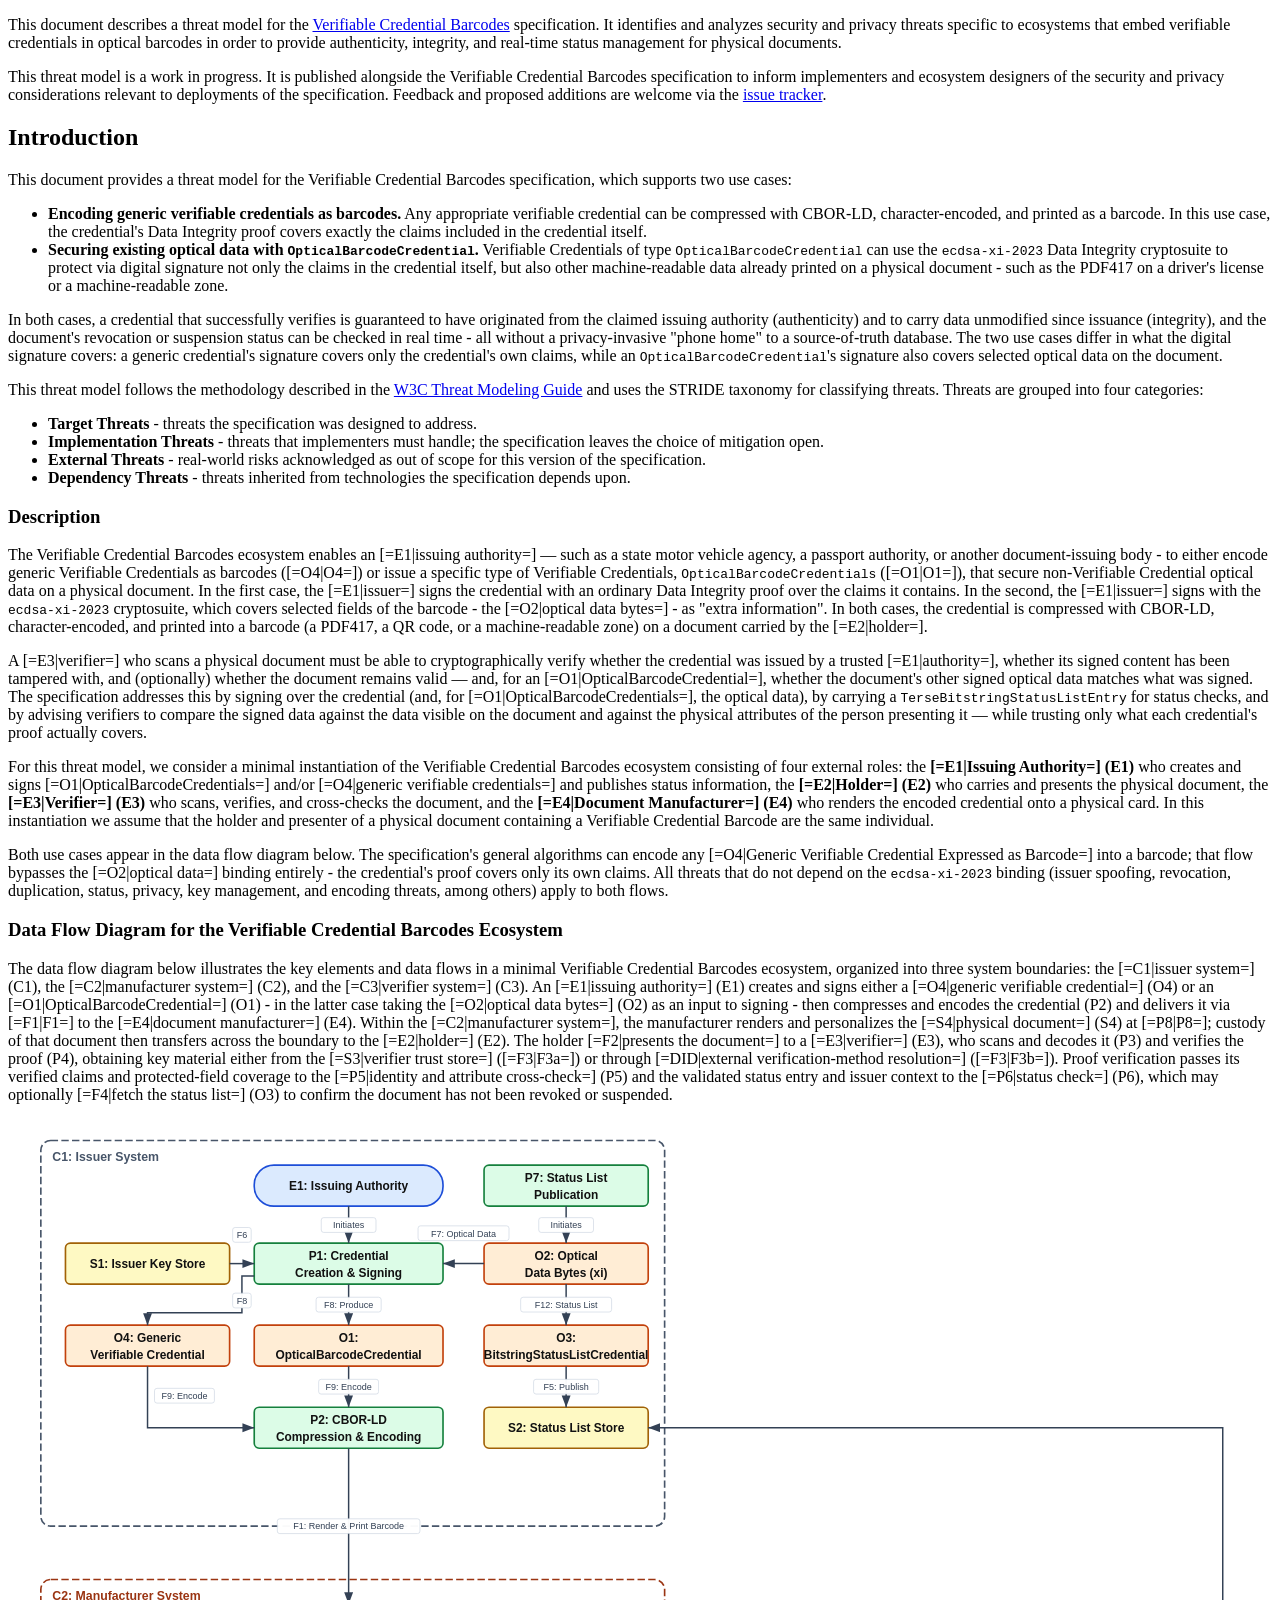
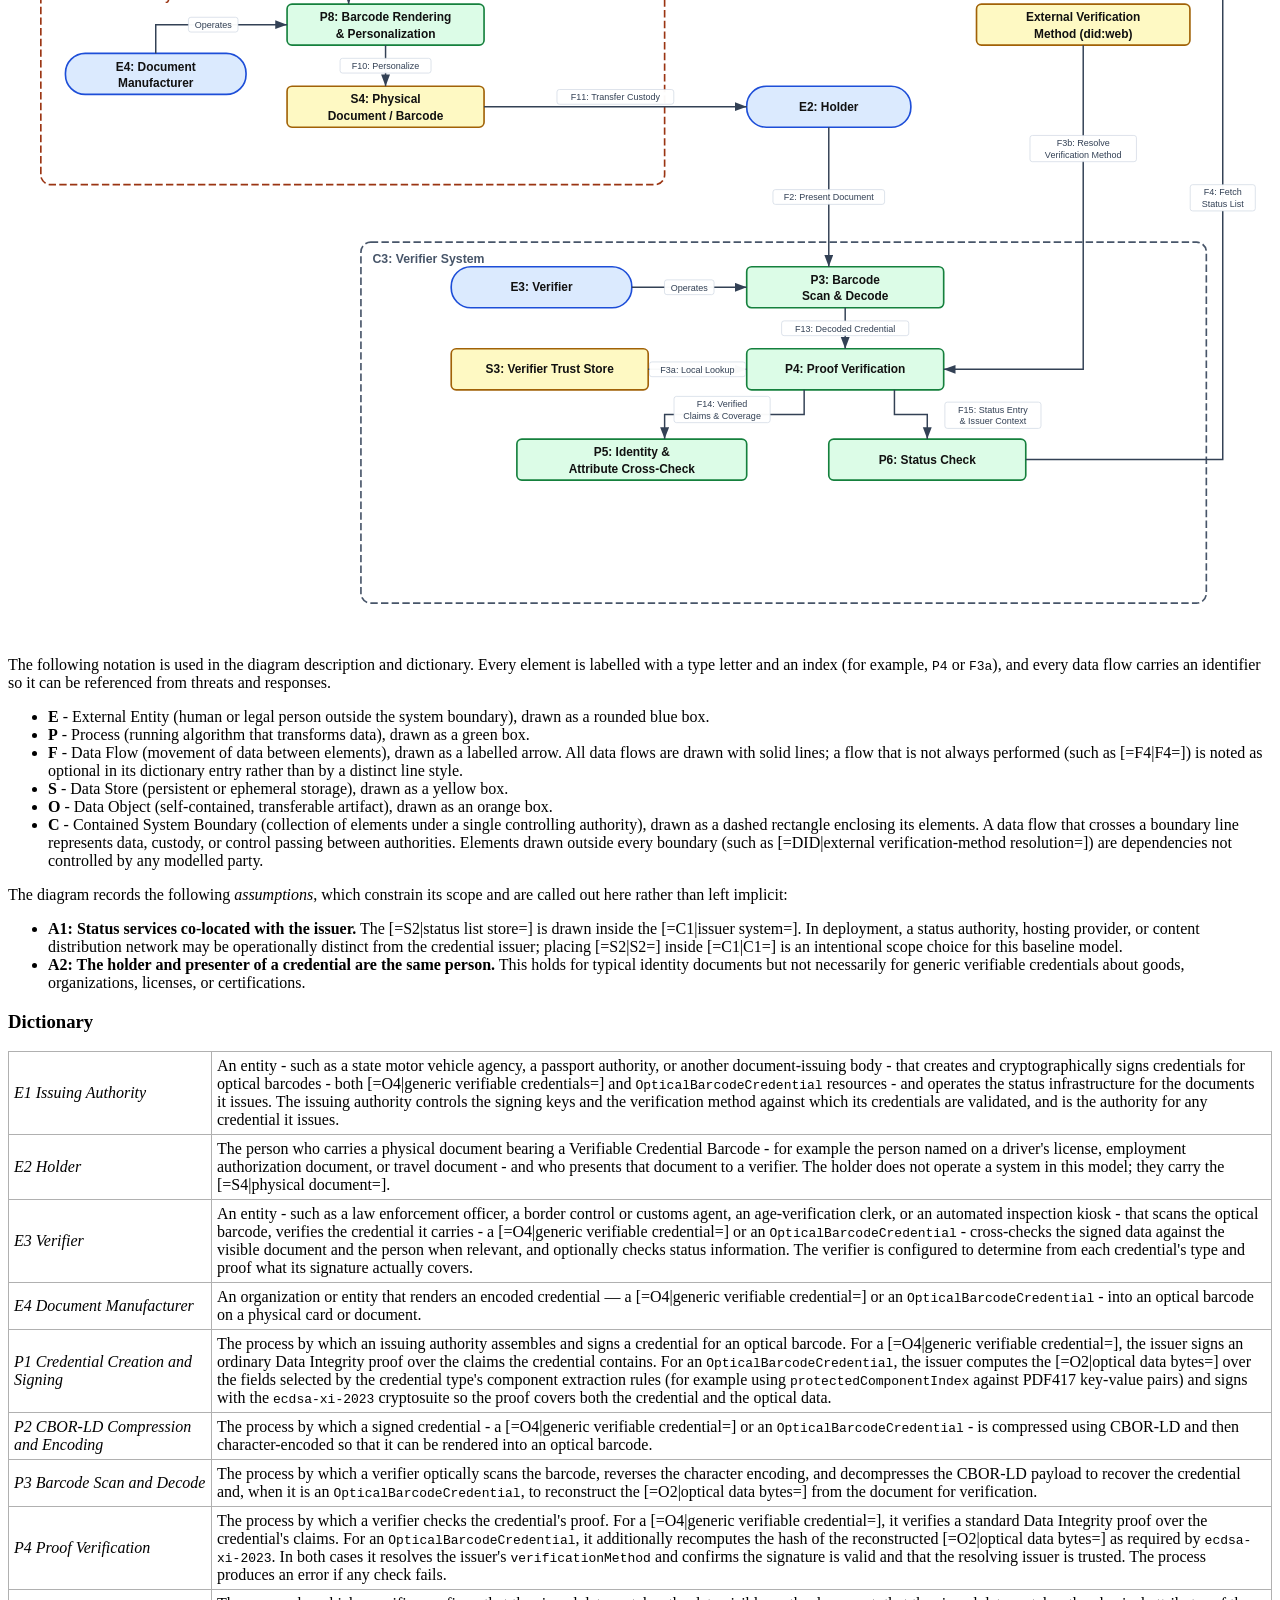
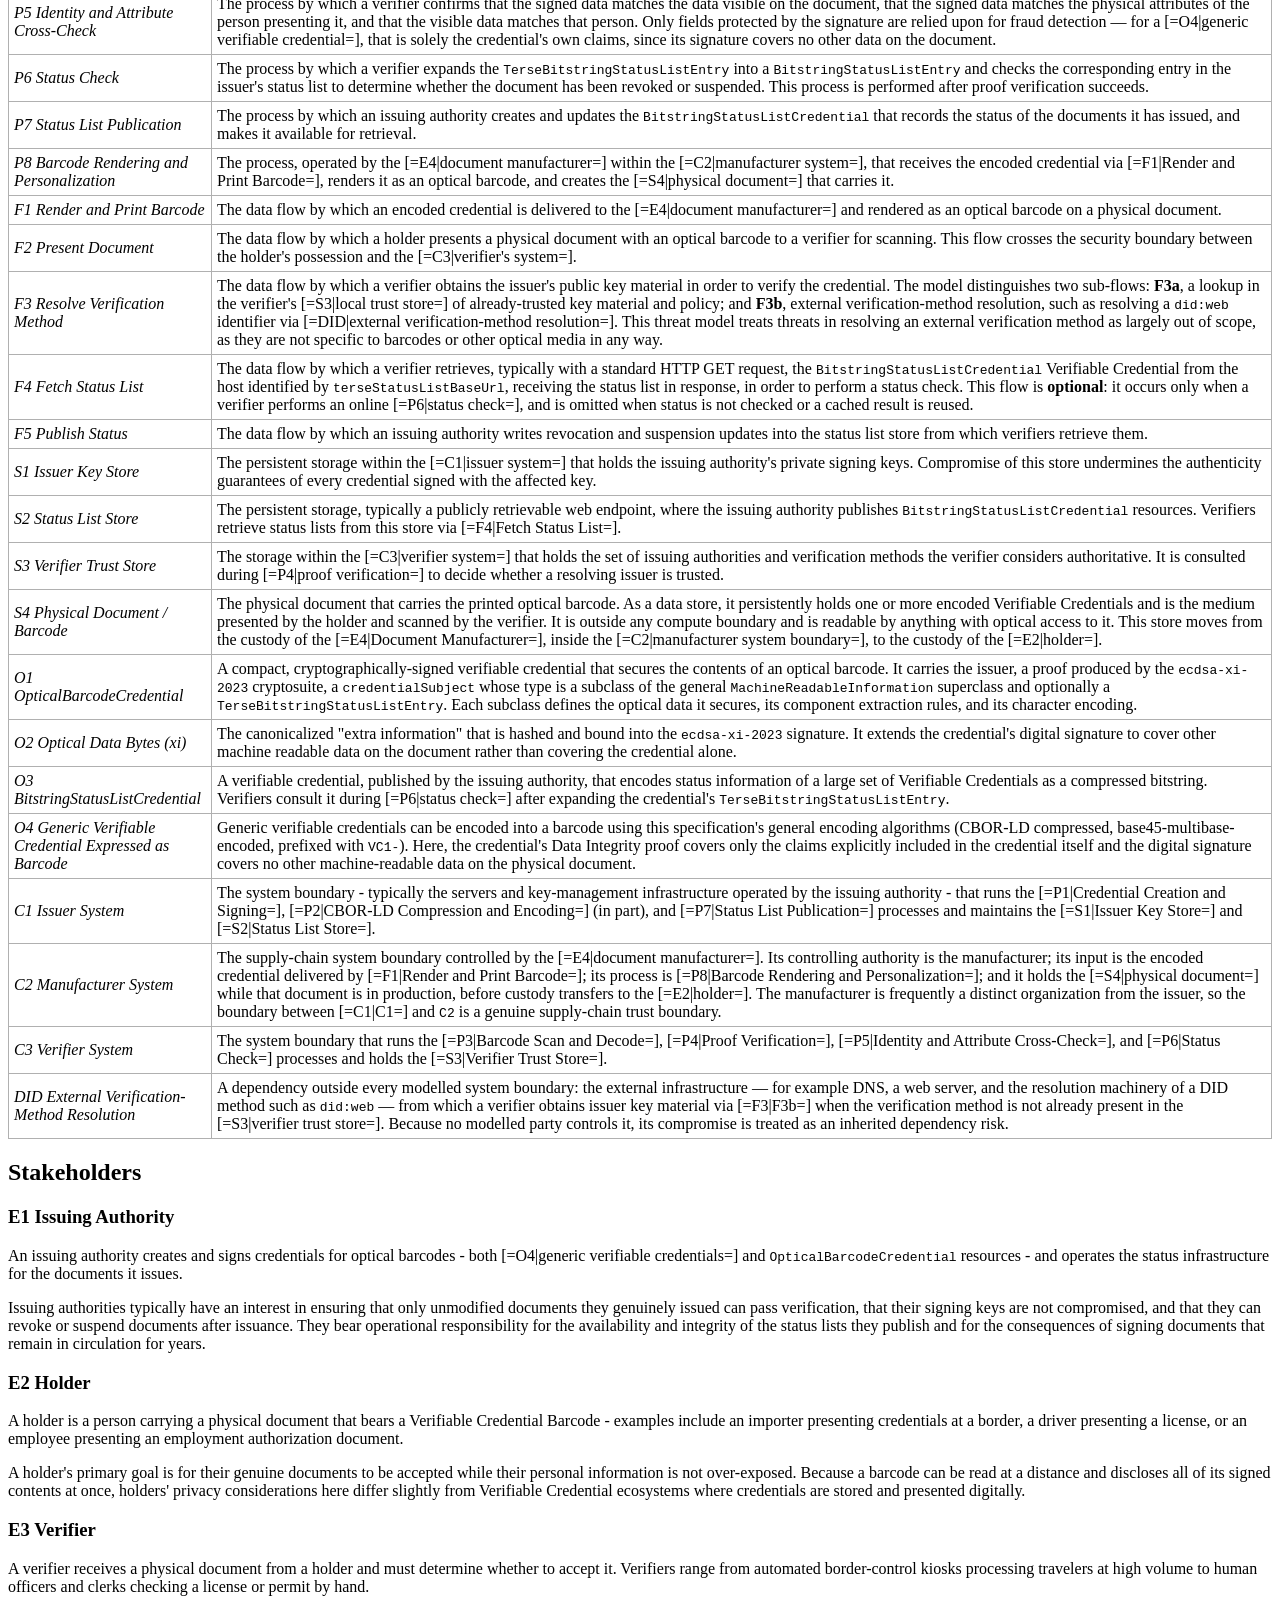
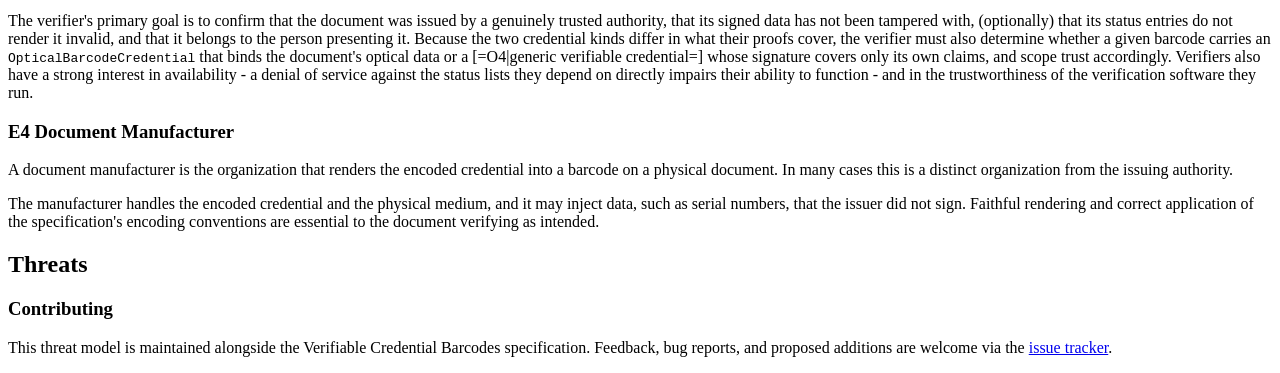
==== commit 65eb2426: "Add assumptions and diagram improvements." ====
--- a/threat-model/index.html
+++ b/threat-model/index.html
@@ -199,46 +199,88 @@
       <h3>Data Flow Diagram for the Verifiable Credential Barcodes Ecosystem</h3>
       <p>
 The data flow diagram below illustrates the key elements and data flows in a
-minimal Verifiable Credential Barcodes ecosystem. The diagram shows how an
+minimal Verifiable Credential Barcodes ecosystem, organized into three
+system boundaries: the [=C1|issuer system=] (C1), the
+[=C2|manufacturer system=] (C2), and the [=C3|verifier system=] (C3). An
 [=E1|issuing authority=] (E1) creates and signs either a
 [=O4|generic verifiable credential=] (O4) or an
-[=O1|OpticalBarcodeCredential=] (O1) - in the latter case binding the
-[=O2|optical data bytes=] (O2) into the signature - compresses and encodes the
-credential (P2), and has it
-[=F1|printed=] onto a [=S4|physical document=] (S4) by a
-[=E4|document manufacturer=] (E4). The [=E2|holder=] (E2)
-[=F2|presents the document=] to a [=E3|verifier=] (E3), who scans and decodes
-it (P3), [=F3|resolves the issuer's verification method=], verifies the proof
-(P4), optionally cross-checks the VC data against identity (P5), and optionally
-[=F4|fetches the status list=] (O3) to confirm the document has not been
-revoked.
+[=O1|OpticalBarcodeCredential=] (O1) - in the latter case taking the
+[=O2|optical data bytes=] (O2) as an input to signing - then compresses and
+encodes the credential (P2) and delivers it via [=F1|F1=] to the
+[=E4|document manufacturer=] (E4). Within the [=C2|manufacturer system=], the
+manufacturer renders and personalizes the [=S4|physical document=] (S4) at
+[=P8|P8=]; custody of that document then transfers across the boundary to the
+[=E2|holder=] (E2). The holder [=F2|presents the document=] to a
+[=E3|verifier=] (E3), who scans and decodes it (P3) and verifies the proof (P4),
+obtaining key material either from the [=S3|verifier trust store=] ([=F3|F3a=])
+or through [=DID|external verification-method resolution=] ([=F3|F3b=]).
+Proof verification passes its verified claims and protected-field coverage to
+the [=P5|identity and attribute cross-check=] (P5) and the validated status
+entry and issuer context to the [=P6|status check=] (P6), which may optionally
+[=F4|fetch the status list=] (O3) to confirm the document has not been revoked
+or suspended.
       </p>
 
       <img src="diagrams/dfd.svg" alt="Data flow diagram of the Verifiable Credential Barcodes ecosystem">
 
       <p>
-The following notation is used in the diagram description and dictionary:
+The following notation is used in the diagram description and dictionary. Every
+element is labelled with a type letter and an index (for example, <code>P4</code>
+or <code>F3a</code>), and every data flow carries an identifier so it can be
+referenced from threats and responses.
       </p>
       <ul>
         <li>
 <strong>E</strong> - External Entity (human or legal person outside the
-system boundary)
+system boundary), drawn as a rounded blue box.
         </li>
         <li>
-<strong>P</strong> - Process (running algorithm that transforms data)
+<strong>P</strong> - Process (running algorithm that transforms data), drawn as
+a green box.
         </li>
         <li>
-<strong>F</strong> - Data Flow (movement of data between elements)
+<strong>F</strong> - Data Flow (movement of data between elements), drawn as a
+labelled arrow. All data flows are drawn with solid lines; a flow that is not
+always performed (such as [=F4|F4=]) is noted as optional in its dictionary
+entry rather than by a distinct line style.
         </li>
         <li>
-<strong>S</strong> - Data Store (persistent or ephemeral storage)
+<strong>S</strong> - Data Store (persistent or ephemeral storage), drawn as a
+yellow box.
         </li>
         <li>
-<strong>O</strong> - Data Object (self-contained, transferable artifact)
+<strong>O</strong> - Data Object (self-contained, transferable artifact), drawn
+as an orange box.
         </li>
         <li>
 <strong>C</strong> - Contained System Boundary (collection of elements under a
-single authority)
+single controlling authority), drawn as a dashed rectangle enclosing its
+elements. A data flow that crosses a boundary line represents data, custody, or
+control passing between authorities. Elements drawn outside every boundary
+(such as [=DID|external verification-method resolution=]) are dependencies not
+controlled by any modelled party.
+        </li>
+      </ul>
+
+      <p>
+The diagram records the following <dfn data-lt="threat-model-assumptions">
+assumptions</dfn>, which constrain its scope and are called out here rather than
+left implicit:
+      </p>
+      <ul>
+        <li>
+<strong>A1: Status services co-located with the issuer.</strong> The
+[=S2|status list store=] is drawn inside the [=C1|issuer system=]. In
+deployment, a status authority, hosting provider, or content distribution
+network may be operationally distinct from the credential issuer; placing
+[=S2|S2=] inside [=C1|C1=] is an intentional scope choice for this baseline
+model.
+        </li>
+        <li>
+<strong>A2: The holder and presenter of a credential are the same person.</strong>
+This holds for typical identity documents but not necessarily for
+generic verifiable credentials about goods, organizations, licenses, or
+certifications.
         </li>
       </ul>
     </section>
@@ -415,6 +457,18 @@
           <tr>
             <td class="left">
               <dfn class="lint-ignore"
+                data-lt="P8|Barcode Rendering and Personalization">P8 Barcode Rendering and Personalization</dfn>
+            </td>
+            <td>
+The process, operated by the [=E4|document manufacturer=] within the
+[=C2|manufacturer system=], that receives the encoded credential via
+[=F1|Render and Print Barcode=], renders it as an optical barcode, and
+creates the [=S4|physical document=] that carries it.
+            </td>
+          </tr>
+          <tr>
+            <td class="left">
+              <dfn class="lint-ignore"
                 data-lt="F1|Render and Print Barcode">F1 Render and Print Barcode</dfn>
             </td>
             <td>
@@ -438,12 +492,17 @@
           <tr>
             <td class="left">
               <dfn class="lint-ignore"
-                data-lt="F3|Resolve Verification Method">F3 Resolve Verification Method</dfn>
-            </td>
-            <td>
-The data flow by which a verifier obtains the issuer's public key material in order to verify the
-credential. This might be via [=S3|local trust store] access, or it might involve external
-verification method resolution such as resolving a <code>did:web</code> identifier.
+                data-lt="F3|Resolve Verification Method|F3a|F3b">F3 Resolve Verification Method</dfn>
+            </td>
+            <td>
+The data flow by which a verifier obtains the issuer's public key material in
+order to verify the credential. The model distinguishes two sub-flows:
+<strong>F3a</strong>, a lookup in the verifier's [=S3|local trust store=] of
+already-trusted key material and policy; and <strong>F3b</strong>, external
+verification-method resolution, such as resolving a <code>did:web</code>
+identifier via [=DID|external verification-method resolution=]. This threat model
+treats threats in resolving an external verification method as largely out of scope,
+as they are not specific to barcodes or other optical media in any way.
             </td>
           </tr>
           <tr>
@@ -452,9 +511,13 @@
                 data-lt="F4|Fetch Status List">F4 Fetch Status List</dfn>
             </td>
             <td>
-The data flow by which a verifier retrieves, typically with a standard HTTP GET request, the
-<code>BitstringStatusListCredential</code> Verifiable Credential from the host identified by
-<code>terseStatusListBaseUrl</code> in order to perform a status check.
+The data flow by which a verifier retrieves, typically with a standard HTTP GET
+request, the <code>BitstringStatusListCredential</code> Verifiable Credential
+from the host identified by <code>terseStatusListBaseUrl</code>, receiving the
+status list in response, in order to perform a status check. This flow is
+<strong>optional</strong>: it occurs only when a verifier performs an online
+[=P6|status check=], and is omitted when status is not checked or a cached
+result is reused.
             </td>
           </tr>
           <tr>
@@ -587,9 +650,14 @@
                 data-lt="C2|Manufacturer System">C2 Manufacturer System</dfn>
             </td>
             <td>
-The system boundary operated and controlled by the [=E4|document manufacturer=] that receives
-as input the encoded credential and renders it into a printed optical barcode via [=F1|Render and Print=]
-and manufactures the physical document.
+The supply-chain system boundary controlled by the [=E4|document manufacturer=].
+Its controlling authority is the manufacturer; its input is the encoded
+credential delivered by [=F1|Render and Print Barcode=]; its process is
+[=P8|Barcode Rendering and Personalization=]; and it holds the
+[=S4|physical document=] while that document is in production, before custody
+transfers to the [=E2|holder=]. The manufacturer is frequently a distinct
+organization from the issuer, so the boundary between [=C1|C1=] and
+<code>C2</code> is a genuine supply-chain trust boundary.
             </td>
           </tr>
           <tr>
@@ -601,6 +669,21 @@
 The system boundary that runs the [=P3|Barcode Scan and Decode=], [=P4|Proof Verification=],
 [=P5|Identity and Attribute Cross-Check=], and [=P6|Status Check=] processes
 and holds the [=S3|Verifier Trust Store=].
+            </td>
+          </tr>
+          <tr>
+            <td class="left">
+              <dfn class="lint-ignore"
+                data-lt="DID|External Verification-Method Resolution">
+DID External Verification-Method Resolution</dfn>
+            </td>
+            <td>
+A dependency outside every modelled system boundary: the external
+infrastructure — for example DNS, a web server, and the resolution machinery of
+a DID method such as <code>did:web</code> — from which a verifier obtains issuer
+key material via [=F3|F3b=] when the verification method is not already present
+in the [=S3|verifier trust store=]. Because no modelled party controls it, its
+compromise is treated as an inherited dependency risk.
             </td>
           </tr>
         </tbody>
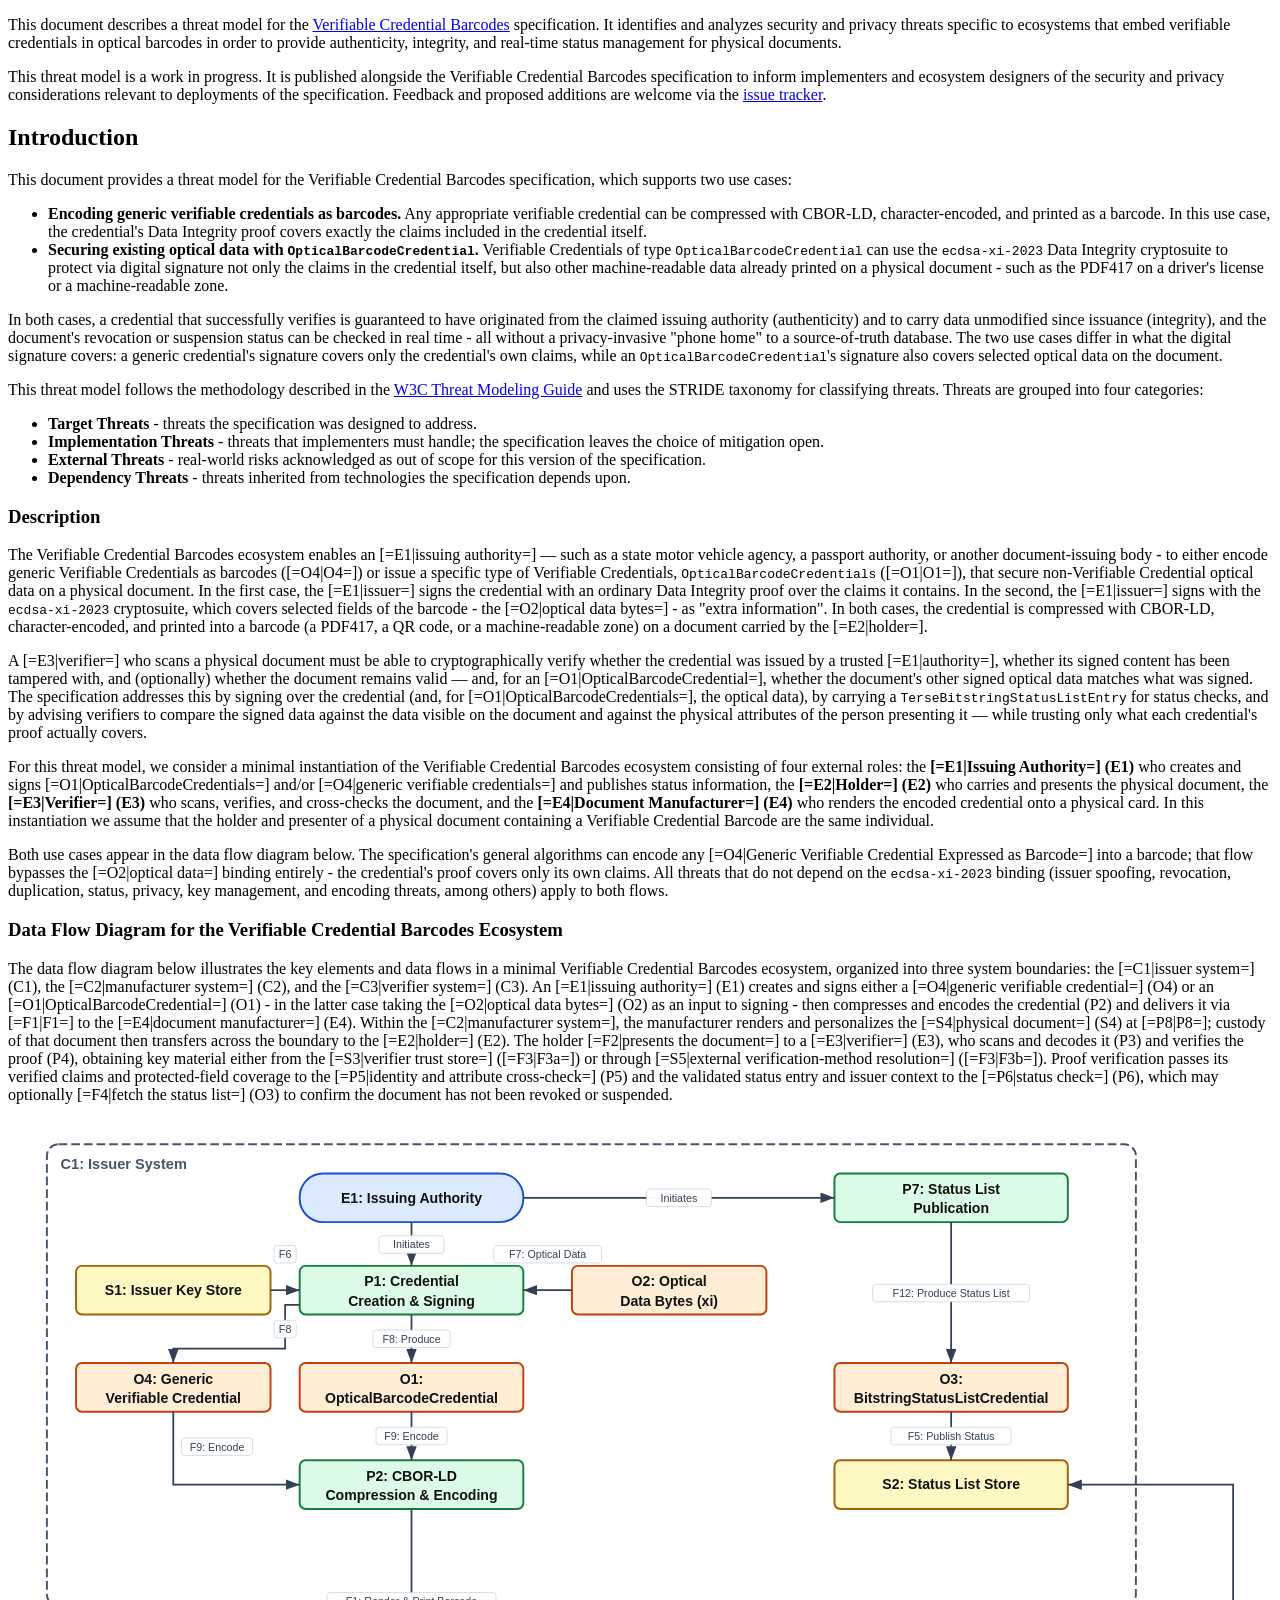
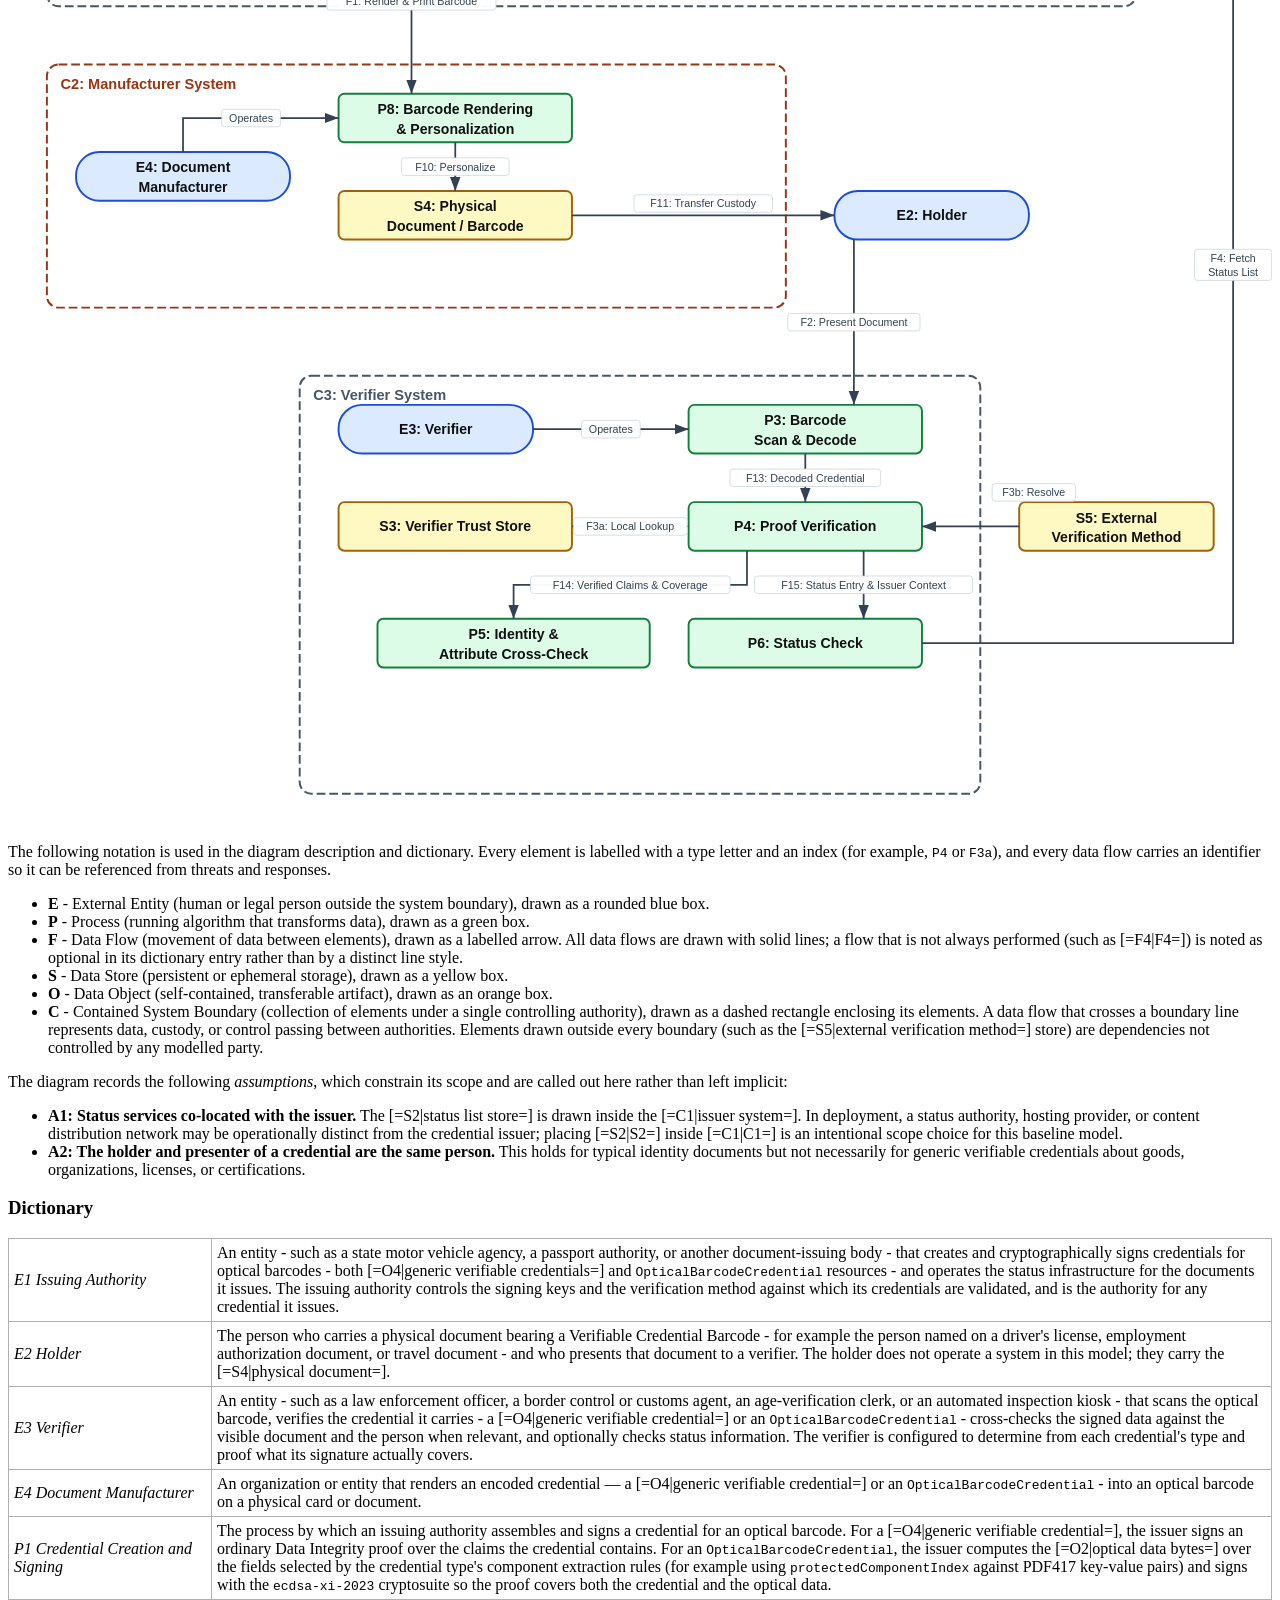
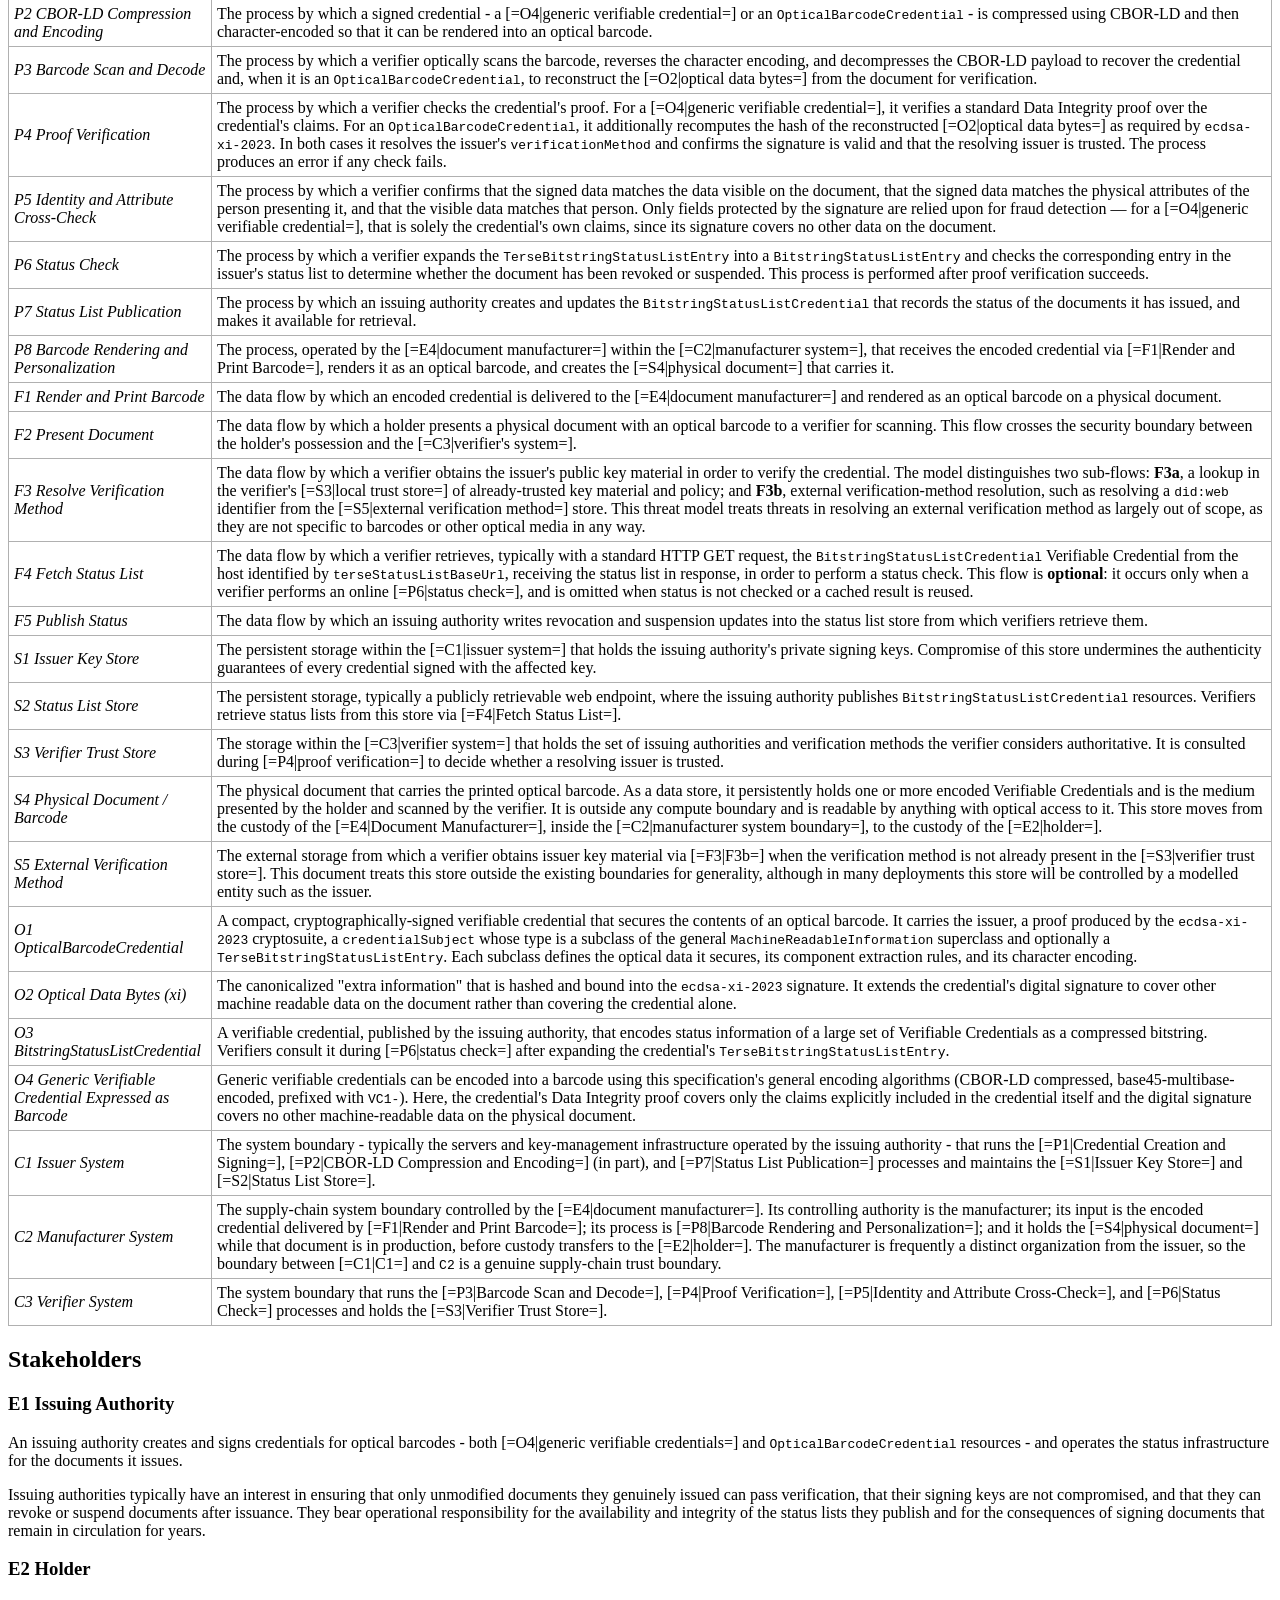
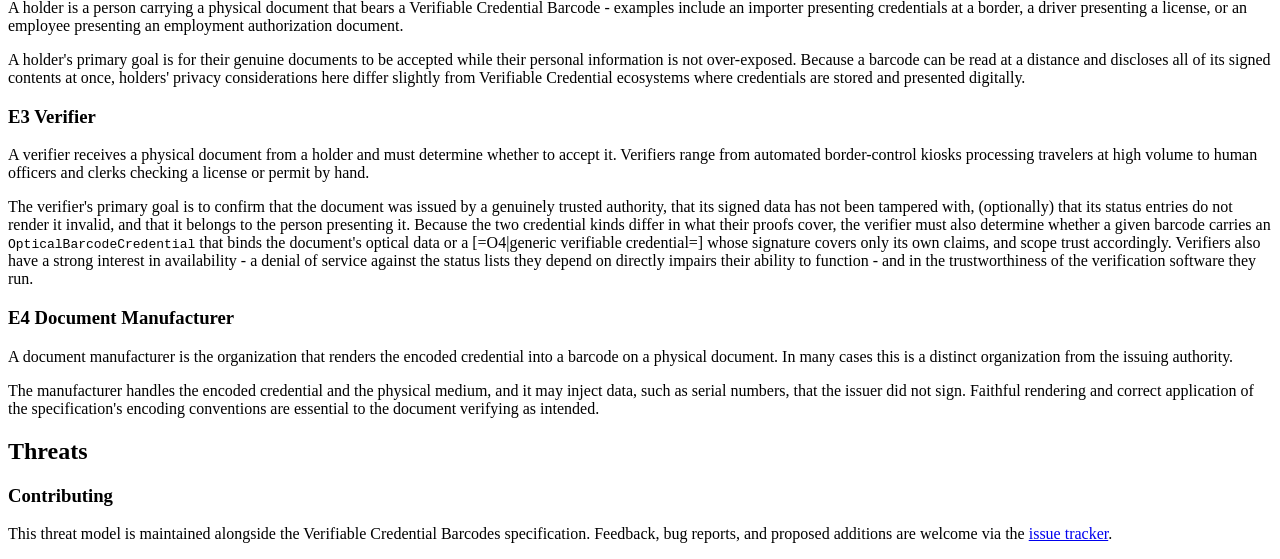
==== commit b44edc4b: "Polish DFD." ====
--- a/threat-model/index.html
+++ b/threat-model/index.html
@@ -213,7 +213,7 @@
 [=E2|holder=] (E2). The holder [=F2|presents the document=] to a
 [=E3|verifier=] (E3), who scans and decodes it (P3) and verifies the proof (P4),
 obtaining key material either from the [=S3|verifier trust store=] ([=F3|F3a=])
-or through [=DID|external verification-method resolution=] ([=F3|F3b=]).
+or through [=S5|external verification-method resolution=] ([=F3|F3b=]).
 Proof verification passes its verified claims and protected-field coverage to
 the [=P5|identity and attribute cross-check=] (P5) and the validated status
 entry and issuer context to the [=P6|status check=] (P6), which may optionally
@@ -257,7 +257,7 @@
 single controlling authority), drawn as a dashed rectangle enclosing its
 elements. A data flow that crosses a boundary line represents data, custody, or
 control passing between authorities. Elements drawn outside every boundary
-(such as [=DID|external verification-method resolution=]) are dependencies not
+(such as the [=S5|external verification method=] store) are dependencies not
 controlled by any modelled party.
         </li>
       </ul>
@@ -500,7 +500,7 @@
 <strong>F3a</strong>, a lookup in the verifier's [=S3|local trust store=] of
 already-trusted key material and policy; and <strong>F3b</strong>, external
 verification-method resolution, such as resolving a <code>did:web</code>
-identifier via [=DID|external verification-method resolution=]. This threat model
+identifier from the [=S5|external verification method=] store. This threat model
 treats threats in resolving an external verification method as largely out of scope,
 as they are not specific to barcodes or other optical media in any way.
             </td>
@@ -577,6 +577,19 @@
 outside any compute boundary and is readable by anything with optical access to it.
 This store moves from the custody of the [=E4|Document Manufacturer=], inside the
 [=C2|manufacturer system boundary=], to the custody of the [=E2|holder=].
+            </td>
+          </tr>
+          <tr>
+            <td class="left">
+              <dfn class="lint-ignore"
+                data-lt="S5|External Verification Method">S5 External Verification Method</dfn>
+            </td>
+            <td>
+The external storage from which a verifier obtains issuer key material via
+[=F3|F3b=] when the verification method is not already present in the
+[=S3|verifier trust store=]. This document treats this store outside the existing boundaries
+for generality, although in many deployments this store will be controlled by
+a modelled entity such as the issuer.
             </td>
           </tr>
           <tr>
@@ -669,21 +682,6 @@
 The system boundary that runs the [=P3|Barcode Scan and Decode=], [=P4|Proof Verification=],
 [=P5|Identity and Attribute Cross-Check=], and [=P6|Status Check=] processes
 and holds the [=S3|Verifier Trust Store=].
-            </td>
-          </tr>
-          <tr>
-            <td class="left">
-              <dfn class="lint-ignore"
-                data-lt="DID|External Verification-Method Resolution">
-DID External Verification-Method Resolution</dfn>
-            </td>
-            <td>
-A dependency outside every modelled system boundary: the external
-infrastructure — for example DNS, a web server, and the resolution machinery of
-a DID method such as <code>did:web</code> — from which a verifier obtains issuer
-key material via [=F3|F3b=] when the verification method is not already present
-in the [=S3|verifier trust store=]. Because no modelled party controls it, its
-compromise is treated as an inherited dependency risk.
             </td>
           </tr>
         </tbody>
